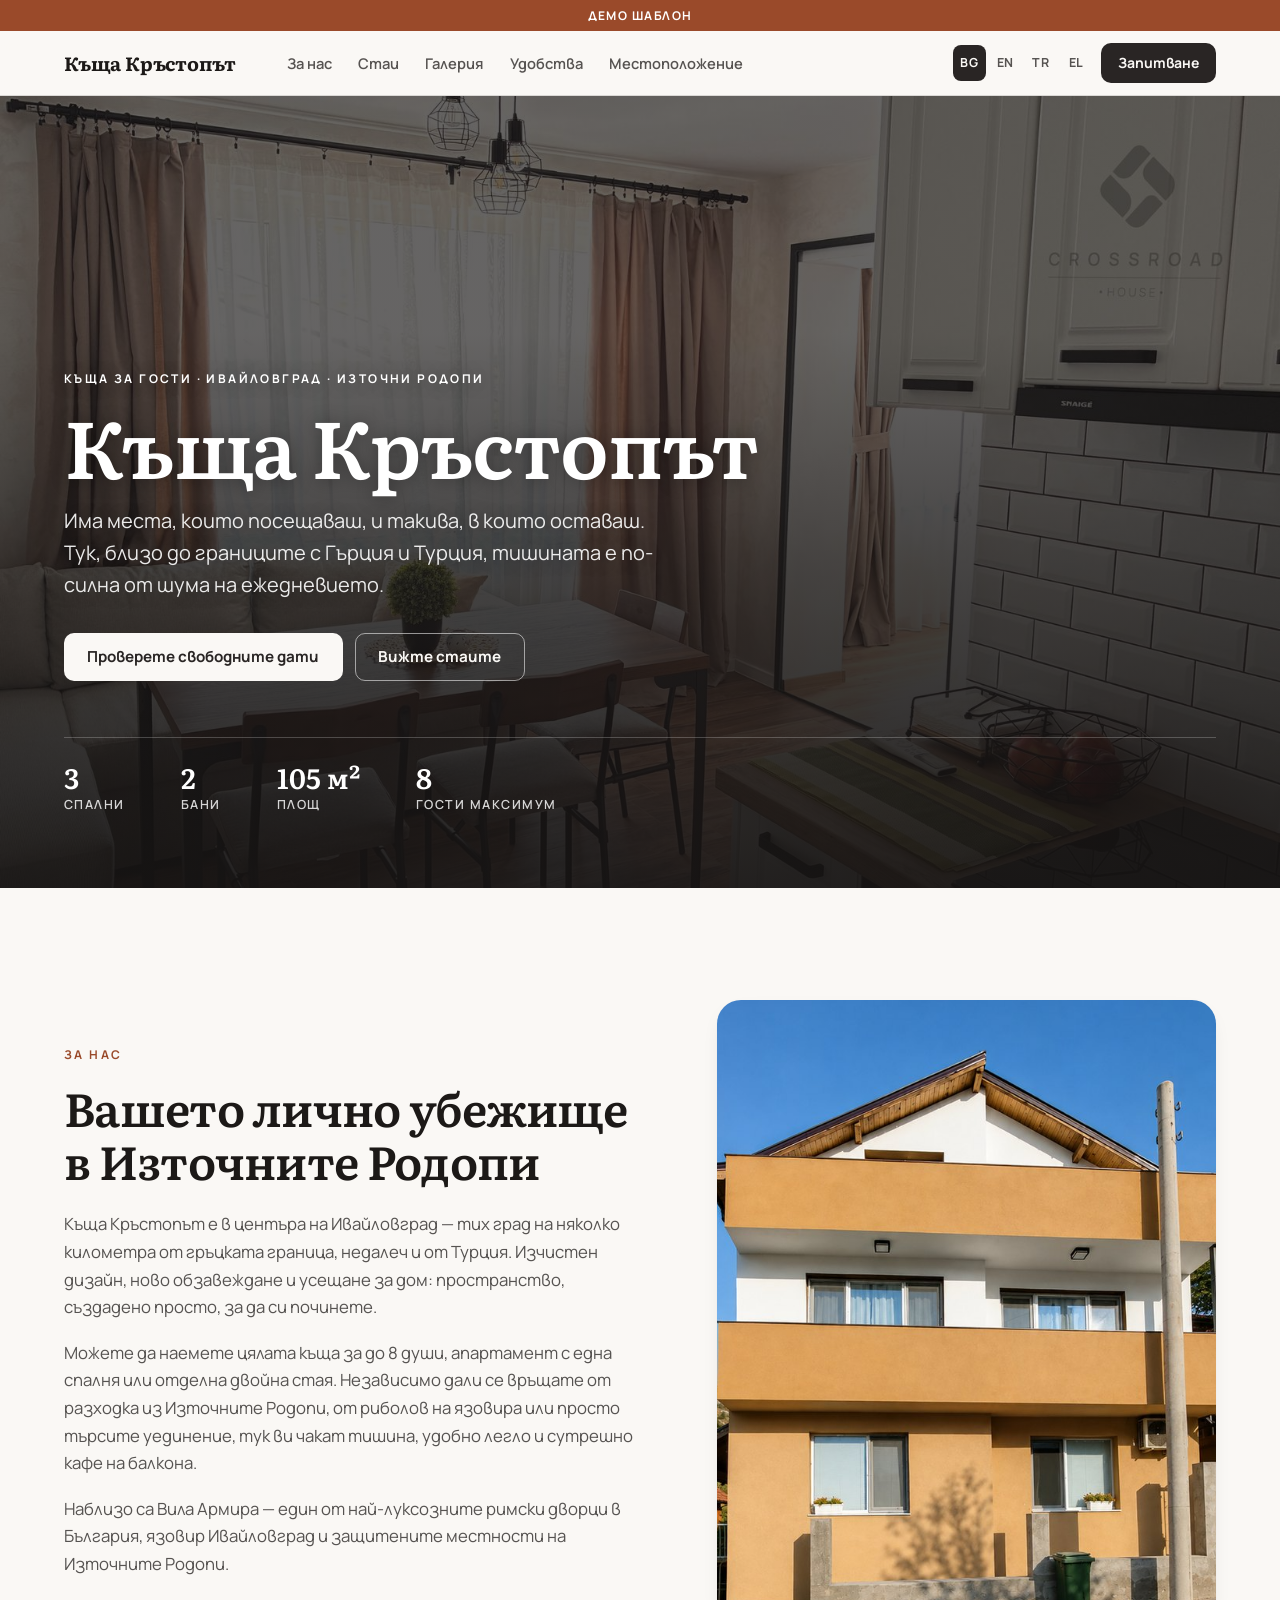
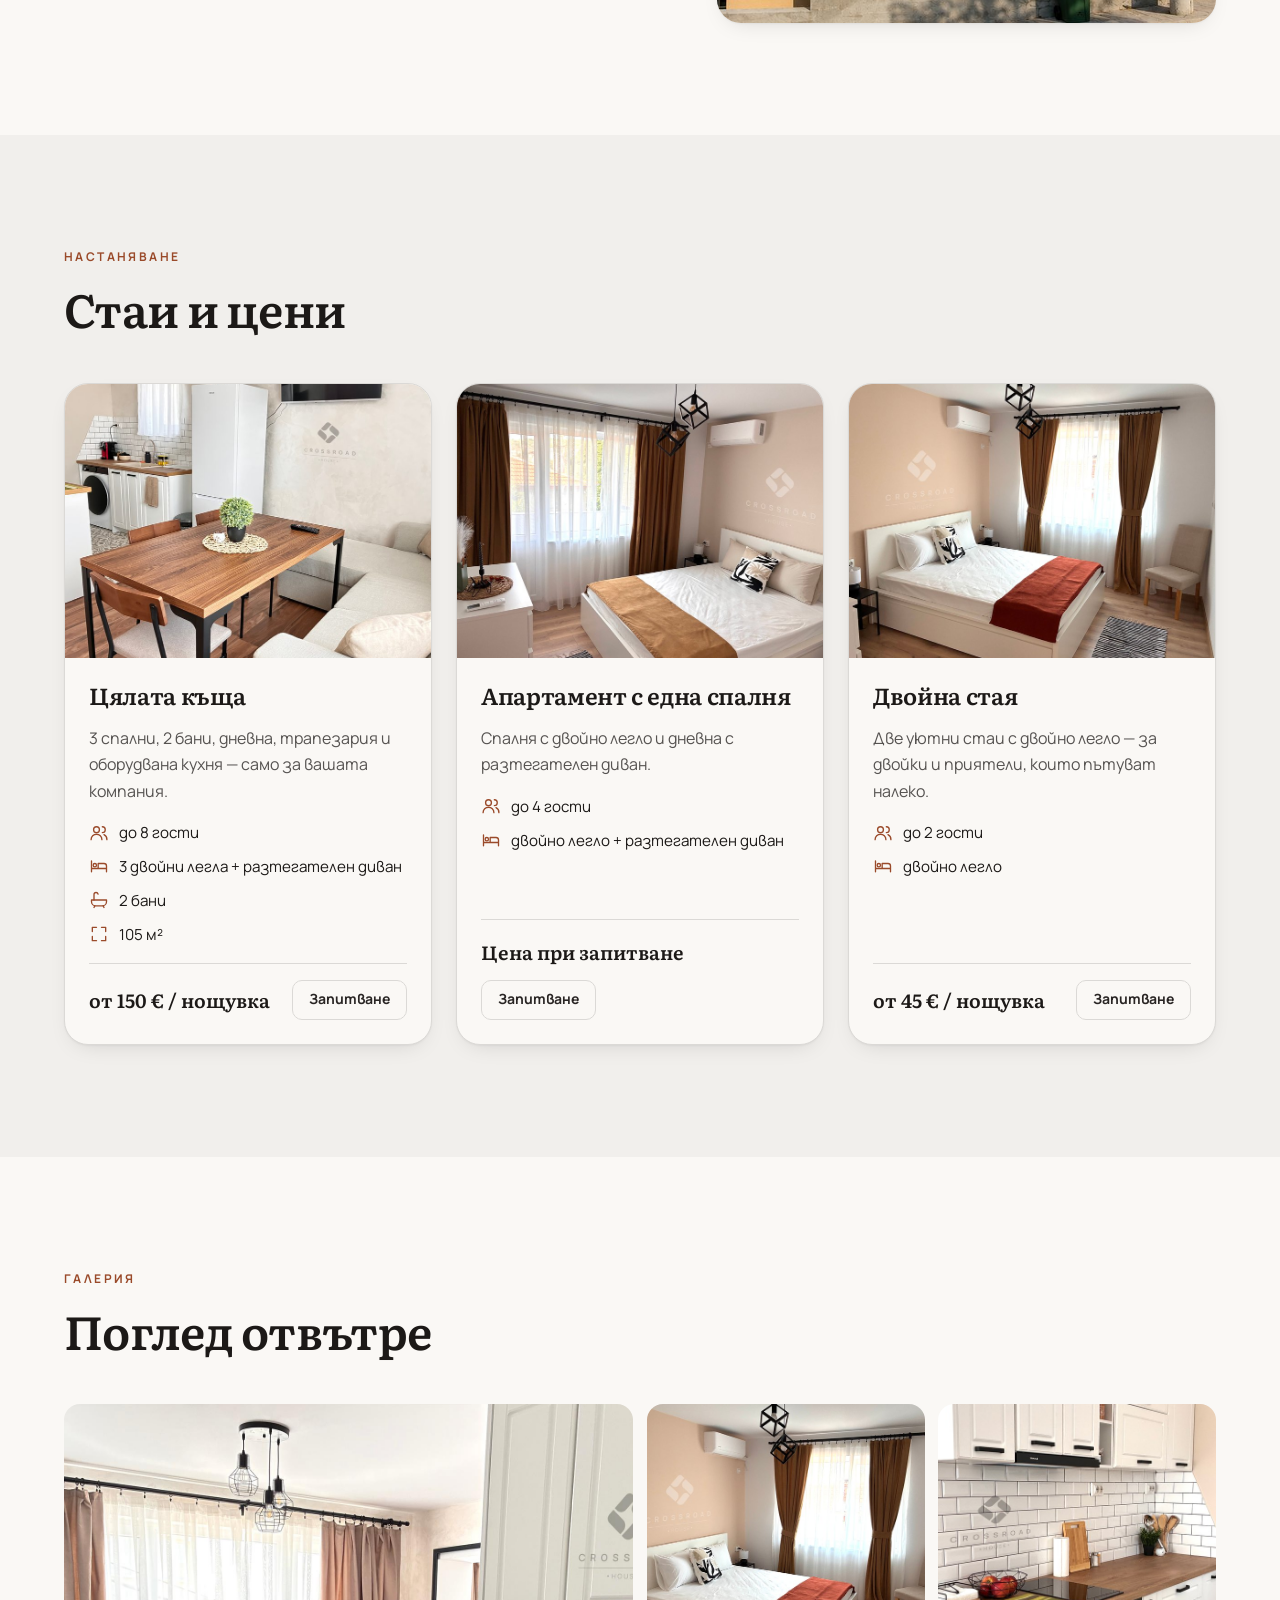
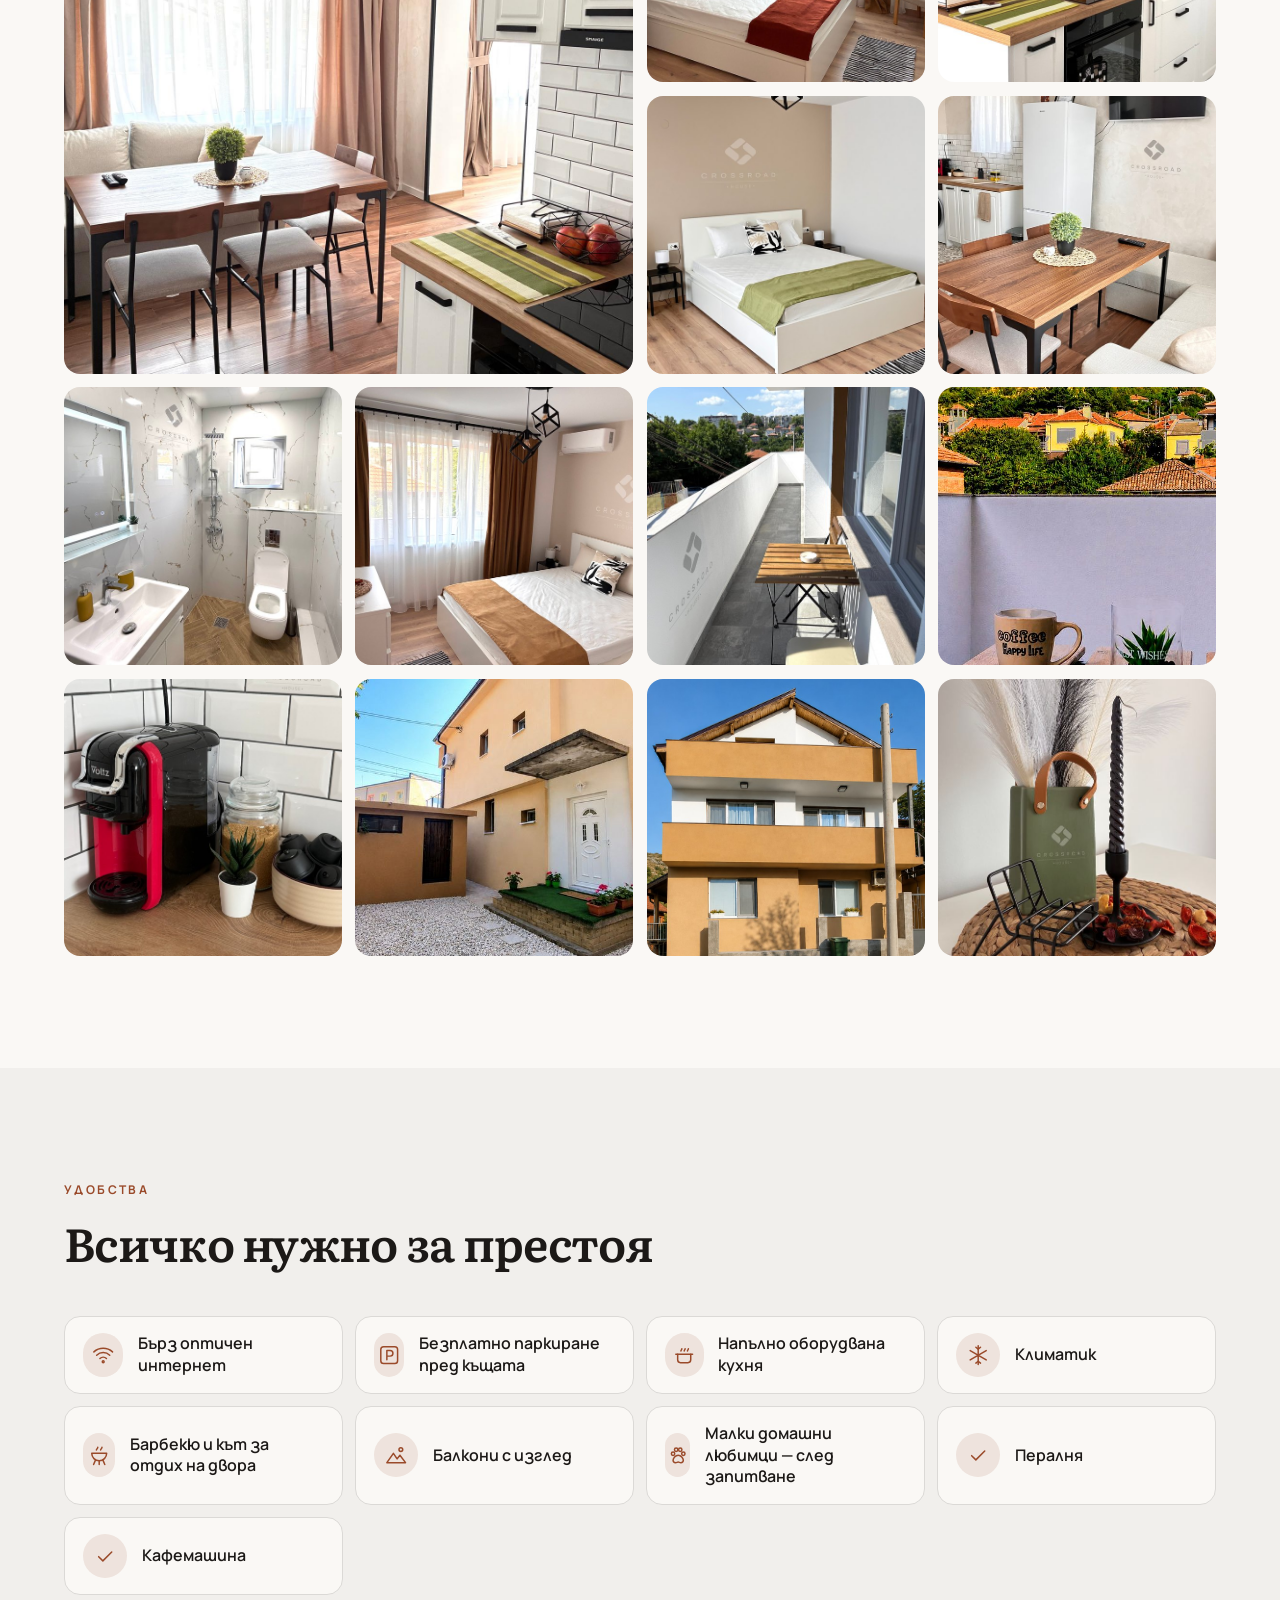
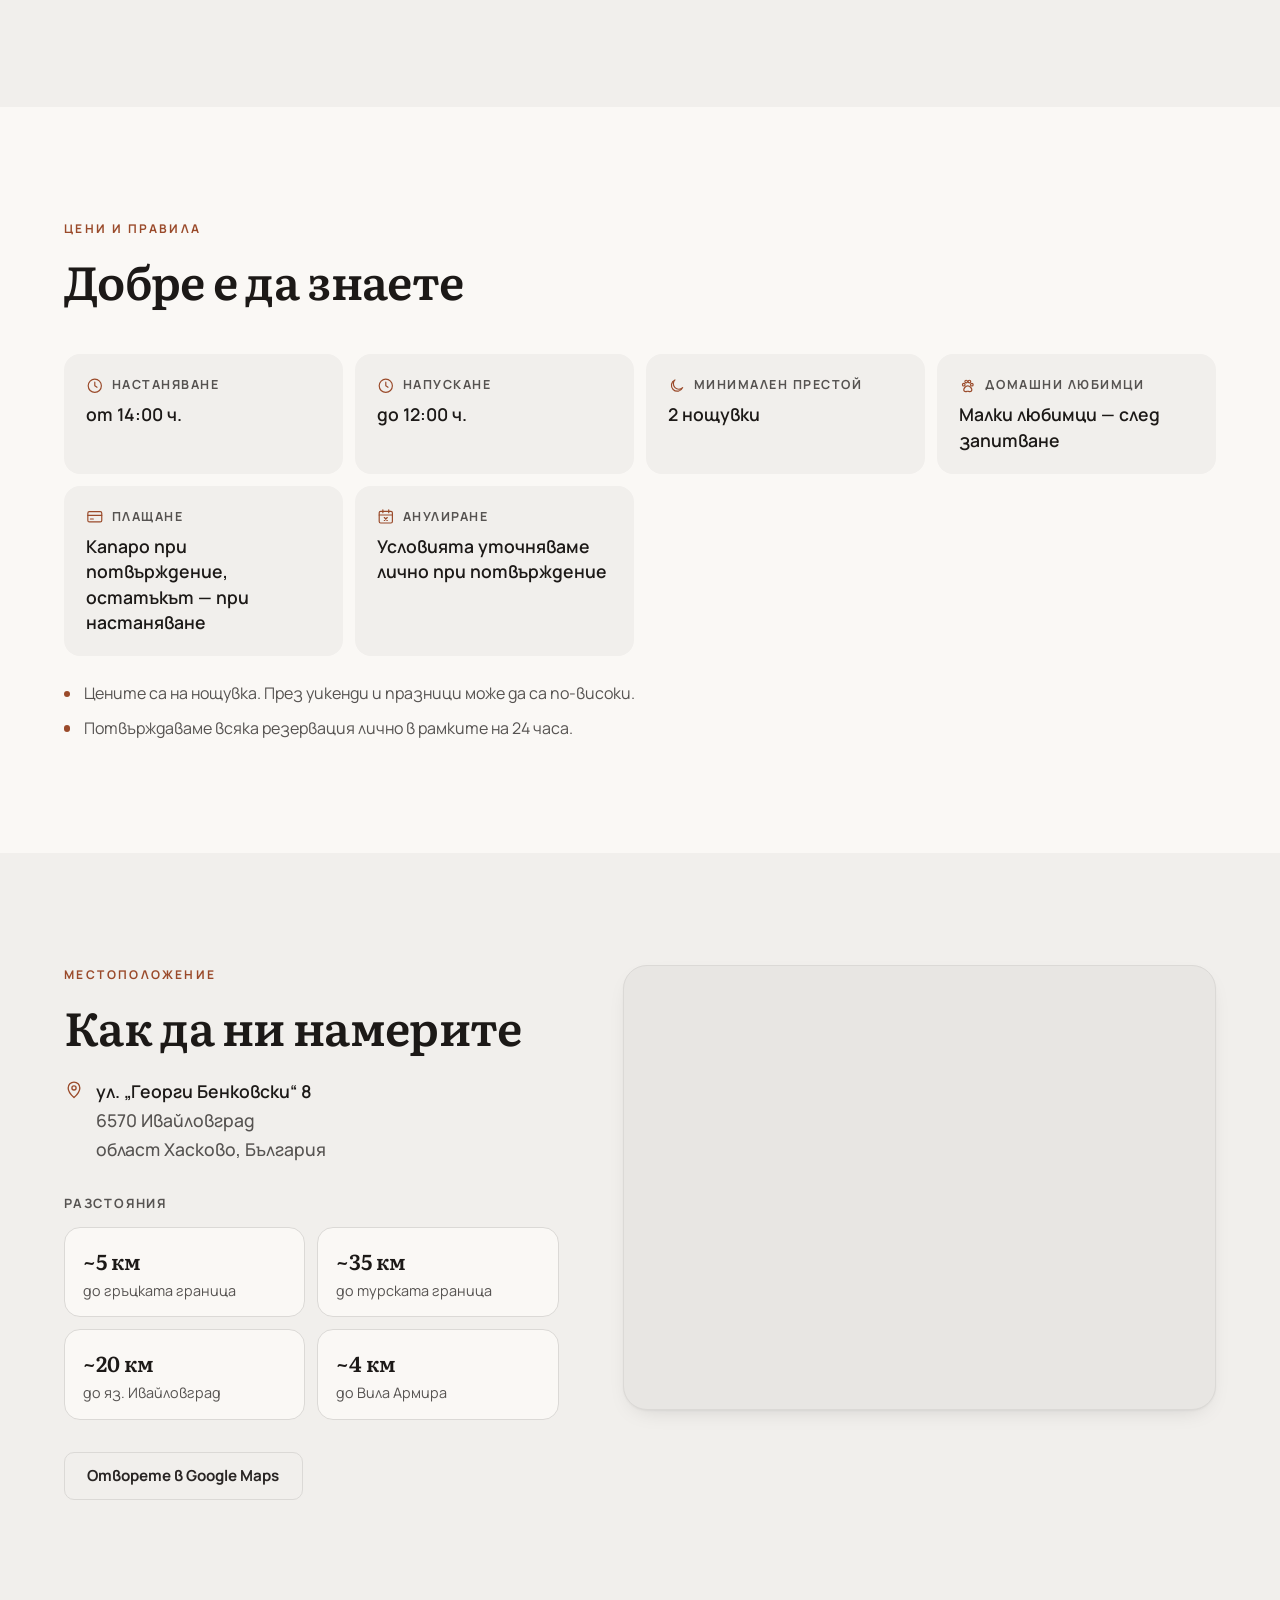
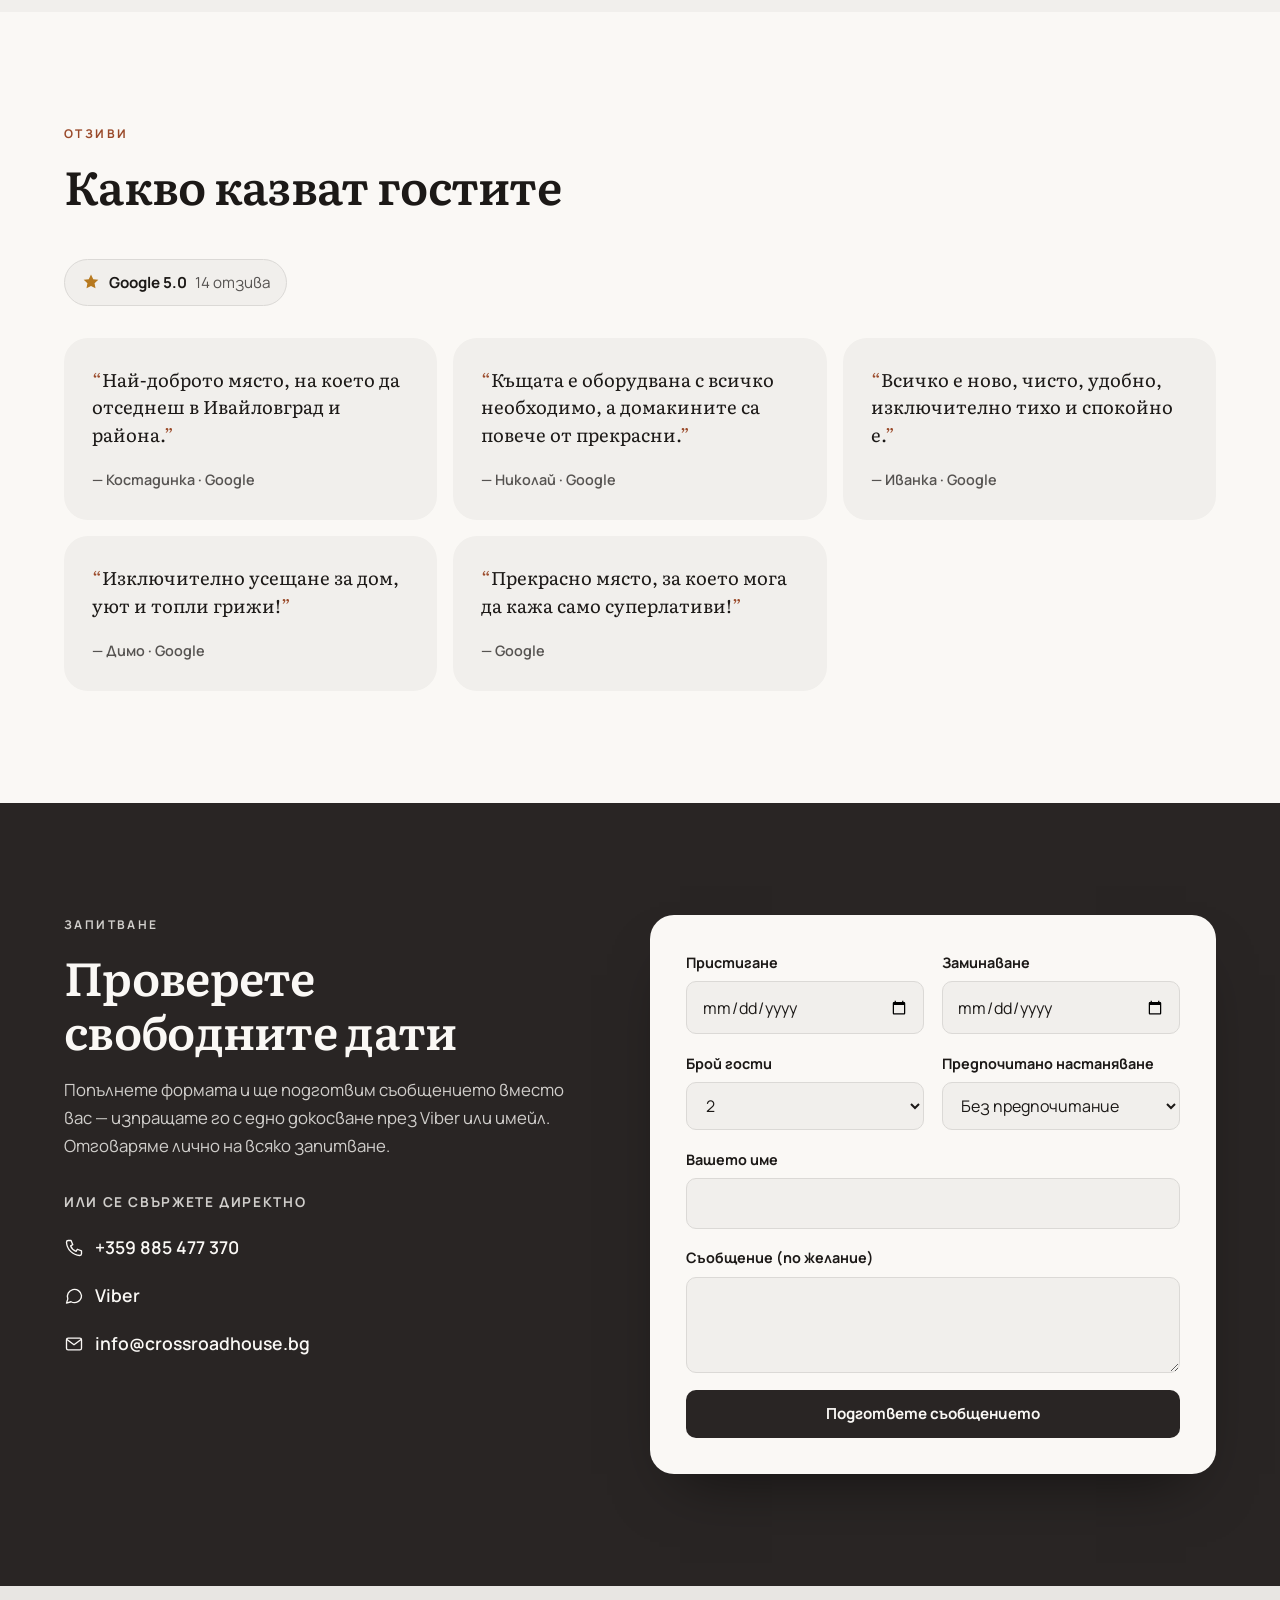
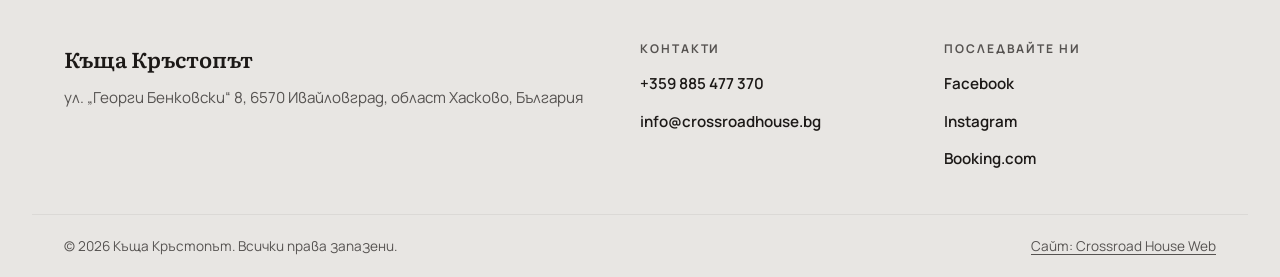
==== demo-crossroad/index.html @ 69c19789 "Publish guesthouse website demo and offer page Co-Authored-By: Claude Opus 5.5 <noreply@anthropic.co" ====
<!doctype html>
<html lang="bg">
<head>
<meta charset="utf-8">
<meta name="viewport" content="width=device-width, initial-scale=1">
<!-- SEO:START  Generated from config.js by tools/bake-seo.mjs. Edit config.js, then re-run the tool. -->
<title>Къща Кръстопът — къща за гости в Ивайловград, Източни Родопи</title>
<meta name="description" content="Цялата къща за до 8 гости, апартамент или двойна стая в центъра на Ивайловград, на 5 км от Гърция. 3 спални, 2 бани, кухня, барбекю, паркинг. Пишете ни директно.">
<meta property="og:type" content="website">
<meta property="og:title" content="Къща Кръстопът — къща за гости в Ивайловград, Източни Родопи">
<meta property="og:description" content="Цялата къща за до 8 гости, апартамент или двойна стая в центъра на Ивайловград, на 5 км от Гърция. 3 спални, 2 бани, кухня, барбекю, паркинг. Пишете ни директно.">
<meta property="og:site_name" content="Къща Кръстопът">
<meta property="og:locale" content="bg_BG">
<meta property="og:image" content="https://veselin9931.github.io/guesthouse-web/demo-crossroad/img/living-room.jpg">
<meta property="og:url" content="https://veselin9931.github.io/guesthouse-web/demo-crossroad/">
<meta name="twitter:card" content="summary_large_image">
<meta name="robots" content="noindex">
<link rel="canonical" href="https://veselin9931.github.io/guesthouse-web/demo-crossroad/">
<link rel="alternate" hreflang="bg" href="https://veselin9931.github.io/guesthouse-web/demo-crossroad/">
<link rel="alternate" hreflang="en" href="https://veselin9931.github.io/guesthouse-web/demo-crossroad/?lang=en">
<link rel="alternate" hreflang="tr" href="https://veselin9931.github.io/guesthouse-web/demo-crossroad/?lang=tr">
<link rel="alternate" hreflang="el" href="https://veselin9931.github.io/guesthouse-web/demo-crossroad/?lang=el">
<link rel="alternate" hreflang="x-default" href="https://veselin9931.github.io/guesthouse-web/demo-crossroad/">
<link rel="preload" as="image" href="img/living-room.jpg" imagesrcset="img/living-room-800.jpg 800w, img/living-room.jpg 1600w" imagesizes="100vw" fetchpriority="high">
<script type="application/ld+json">{"@context":"https://schema.org","@type":"LodgingBusiness","name":"Къща Кръстопът","description":"Цялата къща за до 8 гости, апартамент или двойна стая в центъра на Ивайловград, на 5 км от Гърция. 3 спални, 2 бани, кухня, барбекю, паркинг. Пишете ни директно.","url":"https://veselin9931.github.io/guesthouse-web/demo-crossroad/","image":"https://veselin9931.github.io/guesthouse-web/demo-crossroad/img/living-room.jpg","telephone":"+359885477370","email":"info@crossroadhouse.bg","priceRange":"€45–€150","address":{"@type":"PostalAddress","streetAddress":"ул. „Георги Бенковски“ 8","addressLocality":"Ивайловград","postalCode":"6570","addressRegion":"област Хасково, България","addressCountry":"BG"},"checkinTime":"14:00","checkoutTime":"12:00","sameAs":["https://www.facebook.com/people/%D0%9A%D1%8A%D1%89%D0%B0-%D0%9A%D1%80%D1%8A%D1%81%D1%82%D0%BE%D0%BF%D1%8A%D1%82-Crossroad-House/61590549246241/","https://www.instagram.com/crossroad.house.ivaylovgrad/","https://www.booking.com/hotel/bg/kshcha-krstopt-iztochni-rodopi.bg.html"],"geo":{"@type":"GeoCoordinates","latitude":41.5263092,"longitude":26.1236664}}</script>
<!-- SEO:END -->
<meta name="theme-color" content="#292524">
<meta name="format-detection" content="telephone=no">
<link rel="icon" href="img/favicon.svg" type="image/svg+xml">
<link rel="stylesheet" href="fonts/fonts.css">
<link rel="stylesheet" href="styles.css">
</head>
<body>
<a class="skip-link" href="#main" data-i18n="skipToContent"></a>
<p class="demo-ribbon" id="demo-ribbon" hidden></p>

<header class="site-header" id="site-header">
  <div class="container header-inner">
    <a class="brand" href="#top" id="brand-link"></a>
    <nav class="primary-nav" id="primary-nav" data-i18n-attr="aria-label:navLabel">
      <ul class="nav-list">
        <li><a href="#about" data-i18n="navAbout"></a></li>
        <li><a href="#rooms" data-i18n="navRooms"></a></li>
        <li><a href="#gallery" data-i18n="navGallery"></a></li>
        <li><a href="#amenities" data-i18n="navAmenities"></a></li>
        <li><a href="#location" data-i18n="navLocation"></a></li>
      </ul>
    </nav>
    <div class="header-actions">
      <div class="lang-switch" id="lang-switch" role="group" data-i18n-attr="aria-label:langLabel"></div>
      <div class="lang-compact" id="lang-compact">
        <label class="visually-hidden" for="lang-select" data-i18n="langLabel"></label>
        <select id="lang-select"></select>
      </div>
      <a class="button button--primary button--small header-cta" href="#inquiry" data-i18n="navInquiry"></a>
      <button class="menu-toggle" id="menu-toggle" type="button" aria-expanded="false" aria-controls="primary-nav">
        <span class="visually-hidden" data-i18n="menuLabel"></span>
        <span class="menu-toggle__bars" aria-hidden="true"></span>
      </button>
    </div>
  </div>
</header>

<main id="main" tabindex="-1">
  <noscript>
    <p class="noscript-note">Моля, включете JavaScript, за да видите сайта. / Please enable JavaScript to view this site.</p>
  </noscript>

  <section class="hero" id="top" aria-labelledby="hero-title">
    <div class="hero__media" id="hero-media"></div>
    <div class="container hero__content">
      <p class="eyebrow eyebrow--on-dark" id="hero-eyebrow"></p>
      <h1 class="hero__title" id="hero-title"></h1>
      <p class="hero__lead" id="hero-lead"></p>
      <div class="hero__actions">
        <a class="button button--light" href="#inquiry" data-i18n="heroCta"></a>
        <a class="button button--ghost-light" href="#rooms" data-i18n="heroSecondary"></a>
      </div>
      <ul class="hero__highlights" id="hero-highlights"></ul>
    </div>
  </section>

  <section class="section" id="about" aria-labelledby="about-title">
    <div class="container about">
      <div class="about__text">
        <p class="eyebrow" data-i18n="aboutEyebrow"></p>
        <h2 class="section-title" id="about-title"></h2>
        <div class="prose" id="about-body"></div>
      </div>
      <div class="about__media" id="about-media"></div>
    </div>
  </section>

  <section class="section section--tinted" id="rooms" aria-labelledby="rooms-title">
    <div class="container">
      <div class="section-head">
        <p class="eyebrow" data-i18n="roomsEyebrow"></p>
        <h2 class="section-title" id="rooms-title" data-i18n="roomsTitle"></h2>
      </div>
      <ul class="unit-grid" id="unit-list"></ul>
    </div>
  </section>

  <section class="section" id="gallery" aria-labelledby="gallery-title">
    <div class="container">
      <div class="section-head">
        <p class="eyebrow" data-i18n="galleryEyebrow"></p>
        <h2 class="section-title" id="gallery-title" data-i18n="galleryTitle"></h2>
      </div>
      <ul class="gallery-grid" id="gallery-list"></ul>
    </div>
  </section>

  <section class="section section--tinted" id="amenities" aria-labelledby="amenities-title">
    <div class="container">
      <div class="section-head">
        <p class="eyebrow" data-i18n="amenitiesEyebrow"></p>
        <h2 class="section-title" id="amenities-title" data-i18n="amenitiesTitle"></h2>
      </div>
      <ul class="amenity-grid" id="amenity-list"></ul>
    </div>
  </section>

  <section class="section" id="rules" aria-labelledby="rules-title">
    <div class="container">
      <div class="section-head">
        <p class="eyebrow" data-i18n="rulesEyebrow"></p>
        <h2 class="section-title" id="rules-title" data-i18n="rulesTitle"></h2>
      </div>
      <dl class="rule-grid" id="rule-list"></dl>
      <ul class="rule-notes" id="rule-notes"></ul>
    </div>
  </section>

  <section class="section section--tinted" id="location" aria-labelledby="location-title">
    <div class="container location">
      <div class="location__text">
        <p class="eyebrow" data-i18n="locationEyebrow"></p>
        <h2 class="section-title" id="location-title" data-i18n="locationTitle"></h2>
        <address class="location__address" id="location-address"></address>
        <h3 class="subheading" data-i18n="distancesTitle"></h3>
        <ul class="distance-list" id="distance-list"></ul>
        <a class="button button--outline" id="maps-link" href="#" target="_blank" rel="noopener noreferrer"></a>
      </div>
      <div class="location__map" id="map-frame-holder"></div>
    </div>
  </section>

  <section class="section" id="reviews" aria-labelledby="reviews-title" hidden>
    <div class="container">
      <div class="section-head">
        <p class="eyebrow" data-i18n="reviewsEyebrow"></p>
        <h2 class="section-title" id="reviews-title" data-i18n="reviewsTitle"></h2>
      </div>
      <ul class="badge-list" id="badge-list"></ul>
      <ul class="review-grid" id="review-list"></ul>
    </div>
  </section>

  <section class="section section--dark" id="inquiry" aria-labelledby="inquiry-title">
    <div class="container inquiry">
      <div class="inquiry__intro">
        <p class="eyebrow eyebrow--on-dark" data-i18n="inquiryEyebrow"></p>
        <h2 class="section-title" id="inquiry-title" data-i18n="inquiryTitle"></h2>
        <p class="inquiry__lead" id="inquiry-lead"></p>
        <p class="inquiry__call-label" data-i18n="orCall"></p>
        <ul class="direct-contacts" id="direct-contacts"></ul>
      </div>

      <div class="inquiry__card">
        <form class="inquiry-form" id="inquiry-form" novalidate>
          <div class="form-row">
            <div class="field">
              <label for="field-from" data-i18n="fieldFrom"></label>
              <input id="field-from" name="from" type="date" required aria-describedby="error-from">
              <p class="field-error" id="error-from" hidden></p>
            </div>
            <div class="field">
              <label for="field-to" data-i18n="fieldTo"></label>
              <input id="field-to" name="to" type="date" required aria-describedby="error-to">
              <p class="field-error" id="error-to" hidden></p>
            </div>
          </div>
          <div class="form-row">
            <div class="field">
              <label for="field-guests" data-i18n="fieldGuests"></label>
              <select id="field-guests" name="guests" required aria-describedby="error-guests"></select>
              <p class="field-error" id="error-guests" hidden></p>
            </div>
            <div class="field" id="field-unit-wrapper">
              <label for="field-unit" data-i18n="fieldUnit"></label>
              <select id="field-unit" name="unit"></select>
            </div>
          </div>
          <div class="field">
            <label for="field-name" data-i18n="fieldName"></label>
            <input id="field-name" name="name" type="text" autocomplete="name" maxlength="80" required aria-describedby="error-name">
            <p class="field-error" id="error-name" hidden></p>
          </div>
          <div class="field">
            <label for="field-message" data-i18n="fieldMessage"></label>
            <textarea id="field-message" name="message" rows="3" maxlength="1000"></textarea>
          </div>
          <p class="form-status" id="form-status" role="status" aria-live="polite"></p>
          <button class="button button--primary button--block" type="submit" data-i18n="submit"></button>
        </form>

        <div class="inquiry-result" id="inquiry-result" hidden>
          <h3 class="subheading" id="result-title" tabindex="-1" data-i18n="resultTitle"></h3>
          <p data-i18n="resultIntro"></p>
          <label class="visually-hidden" for="result-message" data-i18n="messagePreviewLabel"></label>
          <textarea class="result-message" id="result-message" rows="7" readonly></textarea>
          <p class="result-note" id="message-language-note" hidden></p>
          <p class="result-note" id="viber-note" hidden></p>
          <div class="send-buttons" id="send-buttons"></div>
          <p class="form-status" id="copy-status" role="status" aria-live="polite"></p>
          <button class="link-button" id="edit-inquiry" type="button" data-i18n="editInquiry"></button>
        </div>
      </div>
    </div>
  </section>
</main>

<footer class="site-footer" id="contact">
  <div class="container footer-inner">
    <div class="footer-brand">
      <p class="footer-name" id="footer-name"></p>
      <p class="footer-address" id="footer-address"></p>
    </div>
    <div>
      <h2 class="footer-heading" data-i18n="footerContacts"></h2>
      <ul class="footer-list" id="footer-contacts"></ul>
    </div>
    <div id="footer-social-block">
      <h2 class="footer-heading" data-i18n="footerFollow"></h2>
      <ul class="footer-list" id="footer-social"></ul>
    </div>
  </div>
  <div class="container footer-bottom">
    <p id="footer-copyright"></p>
    <p id="footer-credit"></p>
  </div>
</footer>

<nav class="mobile-bar" id="mobile-bar" data-i18n-attr="aria-label:quickActionsLabel">
  <a class="button button--outline-dark" id="mobile-call" href="#" data-i18n="callNow"></a>
  <a class="button button--primary" href="#inquiry" data-i18n="navInquiry"></a>
</nav>

<dialog class="lightbox" id="lightbox" data-i18n-attr="aria-label:lightboxLabel">
  <div class="lightbox__toolbar">
    <p class="lightbox__counter" id="lightbox-counter" aria-live="polite"></p>
    <button class="icon-button" id="lightbox-close" type="button" data-i18n-attr="aria-label:lightboxClose"></button>
  </div>
  <figure class="lightbox__figure">
    <img id="lightbox-image" alt="" decoding="async">
    <figcaption id="lightbox-caption"></figcaption>
  </figure>
  <button class="icon-button lightbox__nav lightbox__nav--prev" id="lightbox-prev" type="button" data-i18n-attr="aria-label:lightboxPrev"></button>
  <button class="icon-button lightbox__nav lightbox__nav--next" id="lightbox-next" type="button" data-i18n-attr="aria-label:lightboxNext"></button>
</dialog>

<script src="config.js"></script>
<script src="app.js"></script>
</body>
</html>
---- demo-crossroad/fonts/fonts.css ----
/* Self-hosted Literata and Manrope (SIL Open Font License 1.1, see OFL-*.txt).
   Variable fonts: one file per script covers weights 400-700. unicode-range makes
   browsers download only the scripts a page actually uses. */

@font-face {
  font-family: "Literata";
  font-style: normal;
  font-weight: 400 700;
  font-display: swap;
  src: url("literata-cyrillic.woff2") format("woff2");
  unicode-range: U+0301, U+0400-045F, U+0490-0491, U+04B0-04B1, U+2116;
}

@font-face {
  font-family: "Literata";
  font-style: normal;
  font-weight: 400 700;
  font-display: swap;
  src: url("literata-greek.woff2") format("woff2");
  unicode-range: U+0370-0377, U+037A-037F, U+0384-038A, U+038C, U+038E-03A1, U+03A3-03FF;
}

@font-face {
  font-family: "Literata";
  font-style: normal;
  font-weight: 400 700;
  font-display: swap;
  src: url("literata-latin-ext.woff2") format("woff2");
  unicode-range: U+0100-02BA, U+02BD-02C5, U+02C7-02CC, U+02CE-02D7, U+02DD-02FF, U+0304, U+0308, U+0329, U+1D00-1DBF, U+1E00-1E9F, U+1EF2-1EFF, U+2020, U+20A0-20AB, U+20AD-20C4, U+2113, U+2C60-2C7F, U+A720-A7FF;
}

@font-face {
  font-family: "Literata";
  font-style: normal;
  font-weight: 400 700;
  font-display: swap;
  src: url("literata-latin.woff2") format("woff2");
  unicode-range: U+0000-00FF, U+0131, U+0152-0153, U+02BB-02BC, U+02C6, U+02DA, U+02DC, U+0304, U+0308, U+0329, U+2000-206F, U+20AC, U+2122, U+2191, U+2193, U+2212, U+2215, U+FEFF, U+FFFD;
}

@font-face {
  font-family: "Manrope";
  font-style: normal;
  font-weight: 400 700;
  font-display: swap;
  src: url("manrope-cyrillic.woff2") format("woff2");
  unicode-range: U+0301, U+0400-045F, U+0490-0491, U+04B0-04B1, U+2116;
}

@font-face {
  font-family: "Manrope";
  font-style: normal;
  font-weight: 400 700;
  font-display: swap;
  src: url("manrope-greek.woff2") format("woff2");
  unicode-range: U+0370-0377, U+037A-037F, U+0384-038A, U+038C, U+038E-03A1, U+03A3-03FF;
}

@font-face {
  font-family: "Manrope";
  font-style: normal;
  font-weight: 400 700;
  font-display: swap;
  src: url("manrope-latin-ext.woff2") format("woff2");
  unicode-range: U+0100-02BA, U+02BD-02C5, U+02C7-02CC, U+02CE-02D7, U+02DD-02FF, U+0304, U+0308, U+0329, U+1D00-1DBF, U+1E00-1E9F, U+1EF2-1EFF, U+2020, U+20A0-20AB, U+20AD-20C4, U+2113, U+2C60-2C7F, U+A720-A7FF;
}

@font-face {
  font-family: "Manrope";
  font-style: normal;
  font-weight: 400 700;
  font-display: swap;
  src: url("manrope-latin.woff2") format("woff2");
  unicode-range: U+0000-00FF, U+0131, U+0152-0153, U+02BB-02BC, U+02C6, U+02DA, U+02DC, U+0304, U+0308, U+0329, U+2000-206F, U+20AC, U+2122, U+2191, U+2193, U+2212, U+2215, U+FEFF, U+FFFD;
}
---- demo-crossroad/styles.css ----
/*
 * Guesthouse site template styles. Colors and fonts come from config.js (theme),
 * applied as CSS custom properties; everything else derives from them.
 */

:root {
  --color-primary: #292524;
  --color-accent: #9a4a2a;
  --color-bg: #faf8f5;
  --color-text: #1c1917;
  --font-heading: Georgia, "Times New Roman", serif;
  --font-body: system-ui, -apple-system, "Segoe UI", Roboto, sans-serif;

  --color-surface: color-mix(in srgb, var(--color-text) 4%, var(--color-bg));
  --color-surface-strong: color-mix(in srgb, var(--color-text) 8%, var(--color-bg));
  --color-border: color-mix(in srgb, var(--color-text) 14%, var(--color-bg));
  --color-muted: color-mix(in srgb, var(--color-text) 74%, var(--color-bg));
  --color-on-dark: var(--color-bg);
  --color-on-dark-muted: color-mix(in srgb, var(--color-bg) 80%, var(--color-primary));
  --color-dark-border: color-mix(in srgb, var(--color-bg) 18%, var(--color-primary));
  --color-error: #b42318;
  --color-error-on-dark: #ffb4a8;

  --radius-sm: 0.625rem;
  --radius: 1rem;
  --radius-lg: 1.5rem;
  --shadow-card: 0 1px 2px rgb(0 0 0 / 0.04), 0 8px 24px -12px rgb(0 0 0 / 0.18);
  --container: 72rem;
  --gutter: clamp(1.25rem, 4vw, 2rem);
  --section-space: clamp(4rem, 9vw, 7rem);
  --header-height: 4rem;
  --mobile-bar-height: 4.5rem;
  --transition: 180ms ease;
}

*, *::before, *::after { box-sizing: border-box; }

html {
  -webkit-text-size-adjust: 100%;
  text-size-adjust: 100%;
  scroll-padding-top: calc(var(--header-height) + 1rem);
}

/* Keeps focused fields and anchor targets clear of the fixed quick-action bar on phones. */
@media (max-width: 959.98px) {
  html { scroll-padding-bottom: calc(var(--mobile-bar-height) + 1rem); }
}

@media (prefers-reduced-motion: no-preference) {
  html { scroll-behavior: smooth; }
}

html.has-modal { overflow: hidden; }

body {
  margin: 0;
  background: var(--color-bg);
  color: var(--color-text);
  font-family: var(--font-body);
  font-size: 1rem;
  line-height: 1.65;
  -webkit-font-smoothing: antialiased;
  -moz-osx-font-smoothing: grayscale;
}

body.has-mobile-bar { padding-bottom: var(--mobile-bar-height); }

img { display: block; max-width: 100%; height: auto; }
svg { flex-shrink: 0; }

h1, h2, h3 {
  font-family: var(--font-heading);
  font-weight: 600;
  line-height: 1.15;
  letter-spacing: -0.015em;
  margin: 0;
  text-wrap: balance;
}

p { margin: 0; }
ul, dl, dd { margin: 0; padding: 0; }
ul { list-style: none; }

a { color: inherit; text-underline-offset: 0.2em; }

:focus-visible {
  outline: 3px solid var(--color-accent);
  outline-offset: 3px;
  border-radius: 4px;
}

.section--dark :focus-visible,
.hero :focus-visible,
.lightbox :focus-visible { outline-color: var(--color-on-dark); }

[hidden] { display: none !important; }

.visually-hidden {
  position: absolute !important;
  width: 1px; height: 1px;
  padding: 0; margin: -1px;
  overflow: hidden; clip: rect(0 0 0 0);
  white-space: nowrap; border: 0;
}

.skip-link {
  position: absolute;
  left: 1rem; top: -4rem;
  z-index: 100;
  padding: 0.75rem 1rem;
  background: var(--color-primary);
  color: var(--color-on-dark);
  border-radius: var(--radius-sm);
  font-weight: 600;
}
.skip-link:focus { top: 1rem; }

#main:focus { outline: none; }

.noscript-note {
  margin: 2rem auto;
  max-width: 40rem;
  padding: 1rem 1.25rem;
  background: var(--color-surface-strong);
  border-radius: var(--radius);
  text-align: center;
}

.container {
  width: 100%;
  max-width: calc(var(--container) + 2 * var(--gutter));
  margin-inline: auto;
  padding-inline: var(--gutter);
}

.icon {
  width: 1.25rem; height: 1.25rem;
  fill: none;
  stroke: currentColor;
  stroke-width: 1.6;
  stroke-linecap: round;
  stroke-linejoin: round;
}
.icon--star { fill: currentColor; stroke: none; color: #b7791f; }

/* ---------- buttons ---------- */

.button {
  display: inline-flex;
  align-items: center;
  justify-content: center;
  gap: 0.5rem;
  min-height: 3rem;
  padding: 0.75rem 1.4rem;
  border: 1.5px solid transparent;
  border-radius: var(--radius-sm);
  font: inherit;
  font-weight: 700;
  font-size: 0.95rem;
  line-height: 1.2;
  text-align: center;
  text-decoration: none;
  cursor: pointer;
  transition: background-color var(--transition), color var(--transition), border-color var(--transition), transform var(--transition);
}
.button:active { transform: translateY(1px); }
.button--small { min-height: 2.5rem; padding: 0.5rem 1rem; font-size: 0.875rem; }
.button--block { width: 100%; }

.button--primary { background: var(--color-primary); color: var(--color-on-dark); }
.button--primary:hover { background: color-mix(in srgb, var(--color-primary) 86%, var(--color-text)); }

.button--light { background: var(--color-bg); color: var(--color-primary); }
.button--light:hover { background: var(--color-surface-strong); }

.button--ghost-light { color: var(--color-on-dark); border-color: rgb(255 255 255 / 0.55); }
.button--ghost-light:hover { background: rgb(255 255 255 / 0.12); border-color: var(--color-on-dark); }

.button--outline { color: var(--color-primary); border-color: var(--color-border); background: transparent; }
.button--outline:hover { border-color: var(--color-primary); }

.button--outline-dark { color: var(--color-primary); border-color: var(--color-primary); background: var(--color-bg); }

.button--send {
  justify-content: flex-start;
  width: 100%;
  background: var(--color-surface);
  color: var(--color-text);
  border-color: var(--color-border);
}
.button--send:hover { border-color: var(--color-primary); background: var(--color-bg); }

.link-button {
  margin-top: 1rem;
  padding: 0.25rem 0;
  border: 0;
  background: none;
  color: var(--color-muted);
  font: inherit;
  font-size: 0.9rem;
  text-decoration: underline;
  text-underline-offset: 0.2em;
  cursor: pointer;
}

.icon-button {
  display: inline-grid;
  place-items: center;
  width: 3rem; height: 3rem;
  border: 0;
  border-radius: 999px;
  background: rgb(255 255 255 / 0.12);
  color: #fff;
  cursor: pointer;
  transition: background-color var(--transition);
}
.icon-button:hover { background: rgb(255 255 255 / 0.24); }
.icon-button .icon { width: 1.5rem; height: 1.5rem; }

/* ---------- demo ribbon ---------- */

.demo-ribbon {
  padding: 0.35rem var(--gutter);
  background: var(--color-accent);
  color: #fff;
  font-size: 0.75rem;
  font-weight: 700;
  letter-spacing: 0.12em;
  text-transform: uppercase;
  text-align: center;
}

/* ---------- header ---------- */

.site-header {
  position: sticky;
  top: 0;
  z-index: 40;
  background: color-mix(in srgb, var(--color-bg) 92%, transparent);
  backdrop-filter: saturate(1.4) blur(10px);
  -webkit-backdrop-filter: saturate(1.4) blur(10px);
  border-bottom: 1px solid var(--color-border);
}

.header-inner {
  display: flex;
  align-items: center;
  gap: 1rem;
  min-height: var(--header-height);
}

.brand {
  min-width: 0;
  overflow-wrap: anywhere;
  font-family: var(--font-heading);
  font-size: 1.05rem;
  font-weight: 700;
  line-height: 1.1;
  letter-spacing: -0.01em;
  text-decoration: none;
}
@media (min-width: 600px) {
  .brand { font-size: 1.2rem; white-space: nowrap; }
}

.header-actions {
  display: flex;
  align-items: center;
  gap: 0.5rem;
  margin-left: auto;
}

.lang-switch { display: flex; gap: 0.125rem; }
.lang-switch a {
  display: inline-grid;
  place-items: center;
  min-width: 2.1rem;
  min-height: 2.25rem;
  padding: 0 0.35rem;
  border-radius: 0.5rem;
  color: var(--color-muted);
  font-size: 0.78rem;
  font-weight: 700;
  letter-spacing: 0.04em;
  text-decoration: none;
}
.lang-switch a:hover { color: var(--color-text); background: var(--color-surface-strong); }
.lang-switch a[aria-current="true"] { color: var(--color-bg); background: var(--color-primary); }

.lang-compact { display: none; }
.lang-compact select {
  min-height: 2.5rem;
  padding: 0.35rem 0.5rem;
  border: 1px solid var(--color-border);
  border-radius: 0.5rem;
  background: var(--color-bg);
  color: var(--color-text);
  font: inherit;
  font-size: 0.85rem;
  font-weight: 700;
}

/* Below 400px the four language links no longer fit next to the name and menu button. */
@media (max-width: 399.98px) {
  .lang-switch { display: none; }
  .lang-compact { display: block; }
  .header-inner { gap: 0.6rem; }
}

.header-cta { display: none; }

.menu-toggle {
  display: inline-grid;
  place-items: center;
  width: 2.75rem; height: 2.75rem;
  border: 1px solid var(--color-border);
  border-radius: var(--radius-sm);
  background: transparent;
  color: var(--color-text);
  cursor: pointer;
}
.menu-toggle__bars,
.menu-toggle__bars::before,
.menu-toggle__bars::after {
  display: block;
  width: 1.15rem; height: 2px;
  background: currentColor;
  border-radius: 2px;
  transition: transform var(--transition), opacity var(--transition);
}
.menu-toggle__bars { position: relative; }
.menu-toggle__bars::before,
.menu-toggle__bars::after { content: ""; position: absolute; left: 0; }
.menu-toggle__bars::before { top: -6px; }
.menu-toggle__bars::after { top: 6px; }
.is-menu-open .menu-toggle__bars { background: transparent; }
.is-menu-open .menu-toggle__bars::before { transform: translateY(6px) rotate(45deg); }
.is-menu-open .menu-toggle__bars::after { transform: translateY(-6px) rotate(-45deg); }

.primary-nav {
  display: none;
  position: absolute;
  top: 100%; left: 0; right: 0;
  background: var(--color-bg);
  border-bottom: 1px solid var(--color-border);
  box-shadow: 0 16px 24px -16px rgb(0 0 0 / 0.25);
}
.is-menu-open .primary-nav { display: block; }

.nav-list { padding: 0.5rem var(--gutter) 1rem; }
.nav-list a {
  display: block;
  padding: 0.85rem 0;
  border-bottom: 1px solid var(--color-border);
  font-weight: 600;
  text-decoration: none;
}
.nav-list li:last-child a { border-bottom: 0; }

@media (min-width: 960px) {
  .menu-toggle { display: none; }
  .header-cta { display: inline-flex; }
  .primary-nav {
    display: block;
    position: static;
    background: none;
    border: 0;
    box-shadow: none;
    margin-left: 1.5rem;
  }
  .nav-list { display: flex; gap: 0.25rem; padding: 0; }
  .nav-list a {
    padding: 0.5rem 0.7rem;
    border: 0;
    border-radius: 0.5rem;
    color: var(--color-muted);
    font-size: 0.92rem;
  }
  .nav-list a:hover { color: var(--color-text); background: var(--color-surface-strong); }
}

/* ---------- typography blocks ---------- */

.eyebrow {
  margin-bottom: 0.9rem;
  color: var(--color-accent);
  font-family: var(--font-body);
  font-size: 0.75rem;
  font-weight: 700;
  letter-spacing: 0.2em;
  text-transform: uppercase;
}
.eyebrow--on-dark { color: var(--color-on-dark-muted); }

.section-title { font-size: clamp(1.9rem, 4.4vw, 2.9rem); }

.subheading {
  font-family: var(--font-body);
  font-size: 0.8rem;
  font-weight: 700;
  letter-spacing: 0.14em;
  text-transform: uppercase;
  color: var(--color-muted);
}

.section-head { max-width: 40rem; margin-bottom: clamp(2rem, 5vw, 3rem); }

.prose { display: grid; gap: 1.1rem; margin-top: 1.5rem; color: var(--color-muted); font-size: 1.05rem; }

/* ---------- sections ---------- */

.section { padding-block: var(--section-space); }
.section--tinted { background: var(--color-surface); }
.section--dark { background: var(--color-primary); color: var(--color-on-dark); }

/* ---------- hero ---------- */

.hero {
  position: relative;
  display: flex;
  align-items: flex-end;
  min-height: max(34rem, min(88svh, 52rem));
  padding-block: 7rem clamp(2.5rem, 6vw, 4.5rem);
  background: var(--color-primary);
  color: #fff;
  overflow: hidden;
  isolation: isolate;
}

.hero__media { position: absolute; inset: 0; z-index: -2; }
.hero__image { width: 100%; height: 100%; object-fit: cover; }

.hero::after {
  content: "";
  position: absolute;
  inset: 0;
  z-index: -1;
  /*
   * Scrim never below 66% of a near-black tint of the primary colour: white text then keeps
   * at least 4.5:1 contrast even on a pure-white photo (needs >= ~59%), whatever the theme.
   */
  --hero-scrim: color-mix(in srgb, var(--color-primary) 55%, #000);
  background:
    linear-gradient(to top,
      color-mix(in srgb, var(--hero-scrim) 94%, transparent) 0%,
      color-mix(in srgb, var(--hero-scrim) 80%, transparent) 40%,
      color-mix(in srgb, var(--hero-scrim) 66%, transparent) 70%,
      color-mix(in srgb, var(--hero-scrim) 66%, transparent) 100%);
}

.hero .eyebrow { color: #fff; }
.hero__title, .hero__lead, .hero .eyebrow { text-shadow: 0 1px 18px rgb(0 0 0 / 0.35); }

.hero__content { position: relative; }
.hero__title {
  max-width: 16ch;
  font-size: clamp(2.6rem, 8vw, 5rem);
  font-weight: 600;
  line-height: 1.02;
}
.hero__lead {
  max-width: 38rem;
  margin-top: 1.25rem;
  color: rgb(255 255 255 / 0.9);
  font-size: clamp(1.05rem, 2.2vw, 1.25rem);
  line-height: 1.6;
}
.hero__actions { display: flex; flex-wrap: wrap; gap: 0.75rem; margin-top: 2rem; }

.hero__highlights {
  display: grid;
  grid-template-columns: repeat(2, minmax(0, 1fr));
  gap: 1.25rem 2rem;
  margin-top: clamp(2.5rem, 6vw, 3.5rem);
  padding-top: 1.5rem;
  border-top: 1px solid rgb(255 255 255 / 0.22);
}
.hero__highlights:empty { display: none; }
.hero__highlights li { display: grid; gap: 0.15rem; }
.hero__highlights strong { font-family: var(--font-heading); font-size: 1.75rem; font-weight: 600; line-height: 1.1; }
.hero__highlights span { color: rgb(255 255 255 / 0.82); font-size: 0.78rem; font-weight: 600; letter-spacing: 0.12em; text-transform: uppercase; }

@media (min-width: 720px) {
  .hero__highlights { grid-template-columns: repeat(4, minmax(0, max-content)); gap: 1rem 3.5rem; }
}

/* ---------- about ---------- */

.about { display: grid; gap: 2.5rem; align-items: center; }
.about__media img {
  width: 100%;
  aspect-ratio: 4 / 5;
  object-fit: cover;
  border-radius: var(--radius-lg);
  box-shadow: var(--shadow-card);
}
@media (min-width: 900px) {
  .about { grid-template-columns: 1.15fr 1fr; gap: 5rem; }
}

/* ---------- units ---------- */

.unit-grid { display: grid; gap: 1.5rem; }
@media (min-width: 700px) { .unit-grid { grid-template-columns: repeat(2, minmax(0, 1fr)); } }
@media (min-width: 1100px) { .unit-grid { grid-template-columns: repeat(3, minmax(0, 1fr)); } }

.unit-card {
  display: flex;
  flex-direction: column;
  background: var(--color-bg);
  border: 1px solid var(--color-border);
  border-radius: var(--radius-lg);
  overflow: hidden;
  box-shadow: var(--shadow-card);
}
.unit-card__media img { width: 100%; aspect-ratio: 4 / 3; object-fit: cover; }
.unit-card__body { display: flex; flex-direction: column; flex: 1; gap: 1rem; padding: 1.5rem; }
.unit-card__title { font-size: 1.45rem; }
.unit-card__text { color: var(--color-muted); }
.unit-card__facts { display: grid; gap: 0.55rem; font-size: 0.95rem; }
.unit-card__facts li { display: flex; align-items: flex-start; gap: 0.6rem; }
.unit-card__facts .icon { color: var(--color-accent); margin-top: 0.15rem; }
.unit-card__footer {
  display: flex;
  flex-wrap: wrap;
  align-items: center;
  justify-content: space-between;
  gap: 0.75rem;
  margin-top: auto;
  padding-top: 1rem;
  border-top: 1px solid var(--color-border);
}
.unit-card__price { font-family: var(--font-heading); font-size: 1.2rem; font-weight: 600; }

/* ---------- gallery ---------- */

.gallery-grid {
  display: grid;
  grid-template-columns: repeat(2, minmax(0, 1fr));
  gap: 0.6rem;
}
@media (min-width: 720px) {
  .gallery-grid { grid-template-columns: repeat(3, minmax(0, 1fr)); gap: 0.85rem; }
}
@media (min-width: 1000px) {
  .gallery-grid { grid-template-columns: repeat(4, minmax(0, 1fr)); }
  .gallery-grid li:first-child { grid-column: span 2; grid-row: span 2; }
}

.gallery-item {
  display: block;
  width: 100%;
  height: 100%;
  padding: 0;
  border: 0;
  border-radius: var(--radius);
  overflow: hidden;
  background: var(--color-surface-strong);
  cursor: zoom-in;
}
.gallery-item img {
  width: 100%;
  height: 100%;
  aspect-ratio: 1 / 1;
  object-fit: cover;
  transition: transform 500ms ease;
}
.gallery-item:hover img { transform: scale(1.04); }

/* ---------- lightbox ---------- */

.lightbox {
  width: 100vw;
  max-width: 100vw;
  height: 100dvh;
  max-height: 100dvh;
  margin: 0;
  padding: 0;
  border: 0;
  background: rgb(12 10 9 / 0.96);
  color: #fff;
}
.lightbox[open] { display: grid; grid-template-rows: auto 1fr; }

.lightbox__toolbar {
  display: flex;
  align-items: center;
  justify-content: space-between;
  padding: 0.75rem 1rem;
}
.lightbox__counter { font-size: 0.9rem; font-weight: 600; letter-spacing: 0.08em; }

.lightbox__figure {
  display: grid;
  place-items: center;
  align-content: center;
  gap: 0.75rem;
  min-height: 0;
  margin: 0;
  padding: 0 1rem 1.5rem;
}
.lightbox__figure img {
  max-width: min(100%, 1600px);
  max-height: calc(100dvh - 9rem);
  width: auto;
  height: auto;
  object-fit: contain;
  border-radius: var(--radius-sm);
  touch-action: pan-y;
  user-select: none;
}
.lightbox__figure figcaption {
  max-width: 40rem;
  color: rgb(255 255 255 / 0.85);
  font-size: 0.92rem;
  text-align: center;
}

.lightbox__nav { position: absolute; top: 50%; transform: translateY(-50%); }
.lightbox__nav--prev { left: 0.75rem; }
.lightbox__nav--next { right: 0.75rem; }

/* ---------- amenities ---------- */

.amenity-grid { display: grid; grid-template-columns: repeat(auto-fill, minmax(min(100%, 14rem), 1fr)); gap: 0.75rem; }
.amenity {
  display: flex;
  align-items: center;
  gap: 0.9rem;
  padding: 1rem 1.15rem;
  background: var(--color-bg);
  border: 1px solid var(--color-border);
  border-radius: var(--radius);
}
.amenity__icon {
  display: inline-grid;
  place-items: center;
  width: 2.75rem; height: 2.75rem;
  border-radius: 999px;
  background: color-mix(in srgb, var(--color-accent) 12%, var(--color-bg));
  color: var(--color-accent);
}
.amenity__icon .icon { width: 1.4rem; height: 1.4rem; }
.amenity__label { font-weight: 600; line-height: 1.35; }

/* ---------- rules ---------- */

.rule-grid { display: grid; grid-template-columns: repeat(auto-fill, minmax(min(100%, 15rem), 1fr)); gap: 0.75rem; }
.rule { padding: 1.3rem 1.4rem; background: var(--color-surface); border-radius: var(--radius); }
.rule dt {
  display: flex;
  align-items: center;
  gap: 0.5rem;
  margin-bottom: 0.4rem;
  color: var(--color-muted);
  font-size: 0.78rem;
  font-weight: 700;
  letter-spacing: 0.12em;
  text-transform: uppercase;
}
.rule dt .icon { color: var(--color-accent); width: 1.1rem; height: 1.1rem; }
.rule dd { font-size: 1.1rem; font-weight: 600; line-height: 1.45; }

.rule-notes { display: grid; gap: 0.5rem; margin-top: 1.5rem; color: var(--color-muted); }
.rule-notes li { position: relative; padding-left: 1.25rem; }
.rule-notes li::before {
  content: "";
  position: absolute;
  left: 0; top: 0.65em;
  width: 0.4rem; height: 0.4rem;
  border-radius: 999px;
  background: var(--color-accent);
}

/* ---------- location ---------- */

.location { display: grid; gap: 2.5rem; align-items: start; }
@media (min-width: 900px) { .location { grid-template-columns: 1fr 1.2fr; gap: 4rem; } }

.location__address {
  display: flex;
  gap: 0.75rem;
  margin: 1.5rem 0 2rem;
  font-style: normal;
  font-size: 1.1rem;
  font-weight: 600;
}
.location__address .icon { color: var(--color-accent); margin-top: 0.2rem; }
.address-line { display: block; }
.address-line + .address-line { color: var(--color-muted); font-weight: 500; }

.distance-list { display: grid; grid-template-columns: repeat(2, minmax(0, 1fr)); gap: 0.75rem; margin: 1rem 0 2rem; }
.distance-list li {
  display: grid;
  gap: 0.1rem;
  padding: 1rem 1.1rem;
  background: var(--color-bg);
  border: 1px solid var(--color-border);
  border-radius: var(--radius);
}
.distance-list strong { font-family: var(--font-heading); font-size: 1.35rem; font-weight: 600; }
.distance-list span { color: var(--color-muted); font-size: 0.9rem; line-height: 1.35; }

.location__map {
  aspect-ratio: 4 / 3;
  border-radius: var(--radius-lg);
  overflow: hidden;
  border: 1px solid var(--color-border);
  background: var(--color-surface-strong);
  box-shadow: var(--shadow-card);
}
.location__map iframe { display: block; width: 100%; height: 100%; border: 0; }

/* ---------- reviews ---------- */

.badge-list { display: flex; flex-wrap: wrap; gap: 0.75rem; margin-bottom: 2rem; }
.badge {
  display: inline-flex;
  align-items: center;
  gap: 0.5rem;
  padding: 0.6rem 1rem;
  border: 1px solid var(--color-border);
  border-radius: 999px;
  background: var(--color-surface);
  font-size: 0.95rem;
  text-decoration: none;
}
.badge span { color: var(--color-muted); }
a.badge:hover { border-color: var(--color-primary); }

.review-grid { display: grid; gap: 1rem; }
@media (min-width: 720px) { .review-grid { grid-template-columns: repeat(2, minmax(0, 1fr)); } }
@media (min-width: 1100px) { .review-grid { grid-template-columns: repeat(3, minmax(0, 1fr)); } }

.review figure {
  display: flex;
  flex-direction: column;
  justify-content: space-between;
  gap: 1.25rem;
  height: 100%;
  margin: 0;
  padding: 1.75rem;
  background: var(--color-surface);
  border-radius: var(--radius-lg);
}
.review blockquote { margin: 0; font-family: var(--font-heading); font-size: 1.15rem; line-height: 1.5; }
.review blockquote p::before { content: "\201C"; color: var(--color-accent); }
.review blockquote p::after { content: "\201D"; color: var(--color-accent); }
.review figcaption { color: var(--color-muted); font-size: 0.9rem; font-weight: 600; }

/* ---------- inquiry ---------- */

.inquiry { display: grid; gap: 2.5rem; align-items: start; }
@media (min-width: 960px) { .inquiry { grid-template-columns: 1fr 1.1fr; gap: 4.5rem; } }

.inquiry__lead { margin-top: 1.25rem; color: var(--color-on-dark-muted); font-size: 1.05rem; max-width: 34rem; }
.inquiry__call-label { margin-top: 2rem; color: var(--color-on-dark-muted); font-size: 0.85rem; font-weight: 700; letter-spacing: 0.12em; text-transform: uppercase; }

.direct-contacts { display: grid; gap: 0.25rem; margin-top: 0.75rem; }
.direct-contacts a {
  display: inline-flex;
  align-items: center;
  gap: 0.7rem;
  min-height: 2.75rem;
  font-size: 1.1rem;
  font-weight: 600;
  text-decoration: none;
}
.direct-contacts a:hover span { text-decoration: underline; }

.inquiry__card {
  padding: clamp(1.25rem, 4vw, 2.25rem);
  background: var(--color-bg);
  color: var(--color-text);
  border-radius: var(--radius-lg);
  box-shadow: 0 30px 60px -30px rgb(0 0 0 / 0.6);
}
.inquiry__card :focus-visible { outline-color: var(--color-accent); }

.inquiry-form { display: grid; gap: 1.1rem; }
.form-row { display: grid; gap: 1.1rem; }
@media (min-width: 520px) { .form-row { grid-template-columns: repeat(2, minmax(0, 1fr)); } }

.field { display: grid; gap: 0.4rem; align-content: start; }
.field label { font-size: 0.9rem; font-weight: 700; }
.field input,
.field select,
.field textarea,
.result-message {
  width: 100%;
  min-height: 3rem;
  padding: 0.7rem 0.9rem;
  border: 1.5px solid var(--color-border);
  border-radius: var(--radius-sm);
  background: var(--color-surface);
  color: var(--color-text);
  font: inherit;
  font-size: 1rem;
}
.field textarea, .result-message { resize: vertical; line-height: 1.5; }
.field input:focus-visible,
.field select:focus-visible,
.field textarea:focus-visible { border-color: var(--color-primary); outline-offset: 1px; }
.field [aria-invalid="true"] { border-color: var(--color-error); }

.field-error { color: var(--color-error); font-size: 0.875rem; font-weight: 600; }
.form-status:empty { display: none; }
.form-status { color: var(--color-error); font-weight: 600; font-size: 0.9rem; }
#copy-status { color: var(--color-text); margin-top: 0.75rem; }

.inquiry-result { display: grid; gap: 0.75rem; }
.inquiry-result .subheading { color: var(--color-text); font-size: 0.85rem; }
.inquiry-result .subheading:focus { outline: none; }
.result-message { font-size: 0.95rem; background: var(--color-surface); }
.result-note {
  padding: 0.75rem 0.9rem;
  border-radius: var(--radius-sm);
  background: color-mix(in srgb, var(--color-accent) 9%, var(--color-bg));
  font-size: 0.9rem;
  line-height: 1.5;
}
.send-buttons { display: grid; gap: 0.6rem; margin-top: 0.5rem; }
@media (min-width: 520px) { .send-buttons { grid-template-columns: repeat(2, minmax(0, 1fr)); } }

/* ---------- footer ---------- */

.site-footer { background: var(--color-surface-strong); padding-top: 3.5rem; font-size: 0.95rem; }
.footer-inner { display: grid; gap: 2rem; padding-bottom: 2.5rem; }
@media (min-width: 720px) { .footer-inner { grid-template-columns: 2fr 1fr 1fr; } }
.footer-name { font-family: var(--font-heading); font-size: 1.35rem; font-weight: 600; }
.footer-address { margin-top: 0.4rem; color: var(--color-muted); }
.footer-heading {
  margin-bottom: 0.75rem;
  font-family: var(--font-body);
  font-size: 0.75rem;
  font-weight: 700;
  letter-spacing: 0.16em;
  text-transform: uppercase;
  color: var(--color-muted);
}
.footer-list { display: grid; gap: 0.35rem; }
.footer-list a { display: inline-block; padding-block: 0.2rem; text-decoration: none; font-weight: 600; }
.footer-list a:hover { text-decoration: underline; }

.footer-bottom {
  display: flex;
  flex-wrap: wrap;
  justify-content: space-between;
  gap: 0.5rem 1.5rem;
  padding-block: 1.25rem;
  border-top: 1px solid var(--color-border);
  color: var(--color-muted);
  font-size: 0.85rem;
}
.footer-bottom a { color: inherit; }

/* ---------- mobile quick-action bar ---------- */

.mobile-bar {
  position: fixed;
  left: 0; right: 0; bottom: 0;
  z-index: 30;
  display: grid;
  grid-template-columns: repeat(auto-fit, minmax(0, 1fr));
  gap: 0.6rem;
  padding: 0.75rem var(--gutter) calc(0.75rem + env(safe-area-inset-bottom));
  background: color-mix(in srgb, var(--color-bg) 94%, transparent);
  backdrop-filter: blur(10px);
  -webkit-backdrop-filter: blur(10px);
  border-top: 1px solid var(--color-border);
}
.mobile-bar .button { min-height: 2.9rem; }

@media (min-width: 960px) {
  .mobile-bar { display: none; }
  body.has-mobile-bar { padding-bottom: 0; }
}

/* ---------- reduced motion ---------- */

@media (prefers-reduced-motion: reduce) {
  *, *::before, *::after {
    transition-duration: 0.01ms !important;
    animation-duration: 0.01ms !important;
    animation-iteration-count: 1 !important;
  }
  .gallery-item:hover img { transform: none; }
}
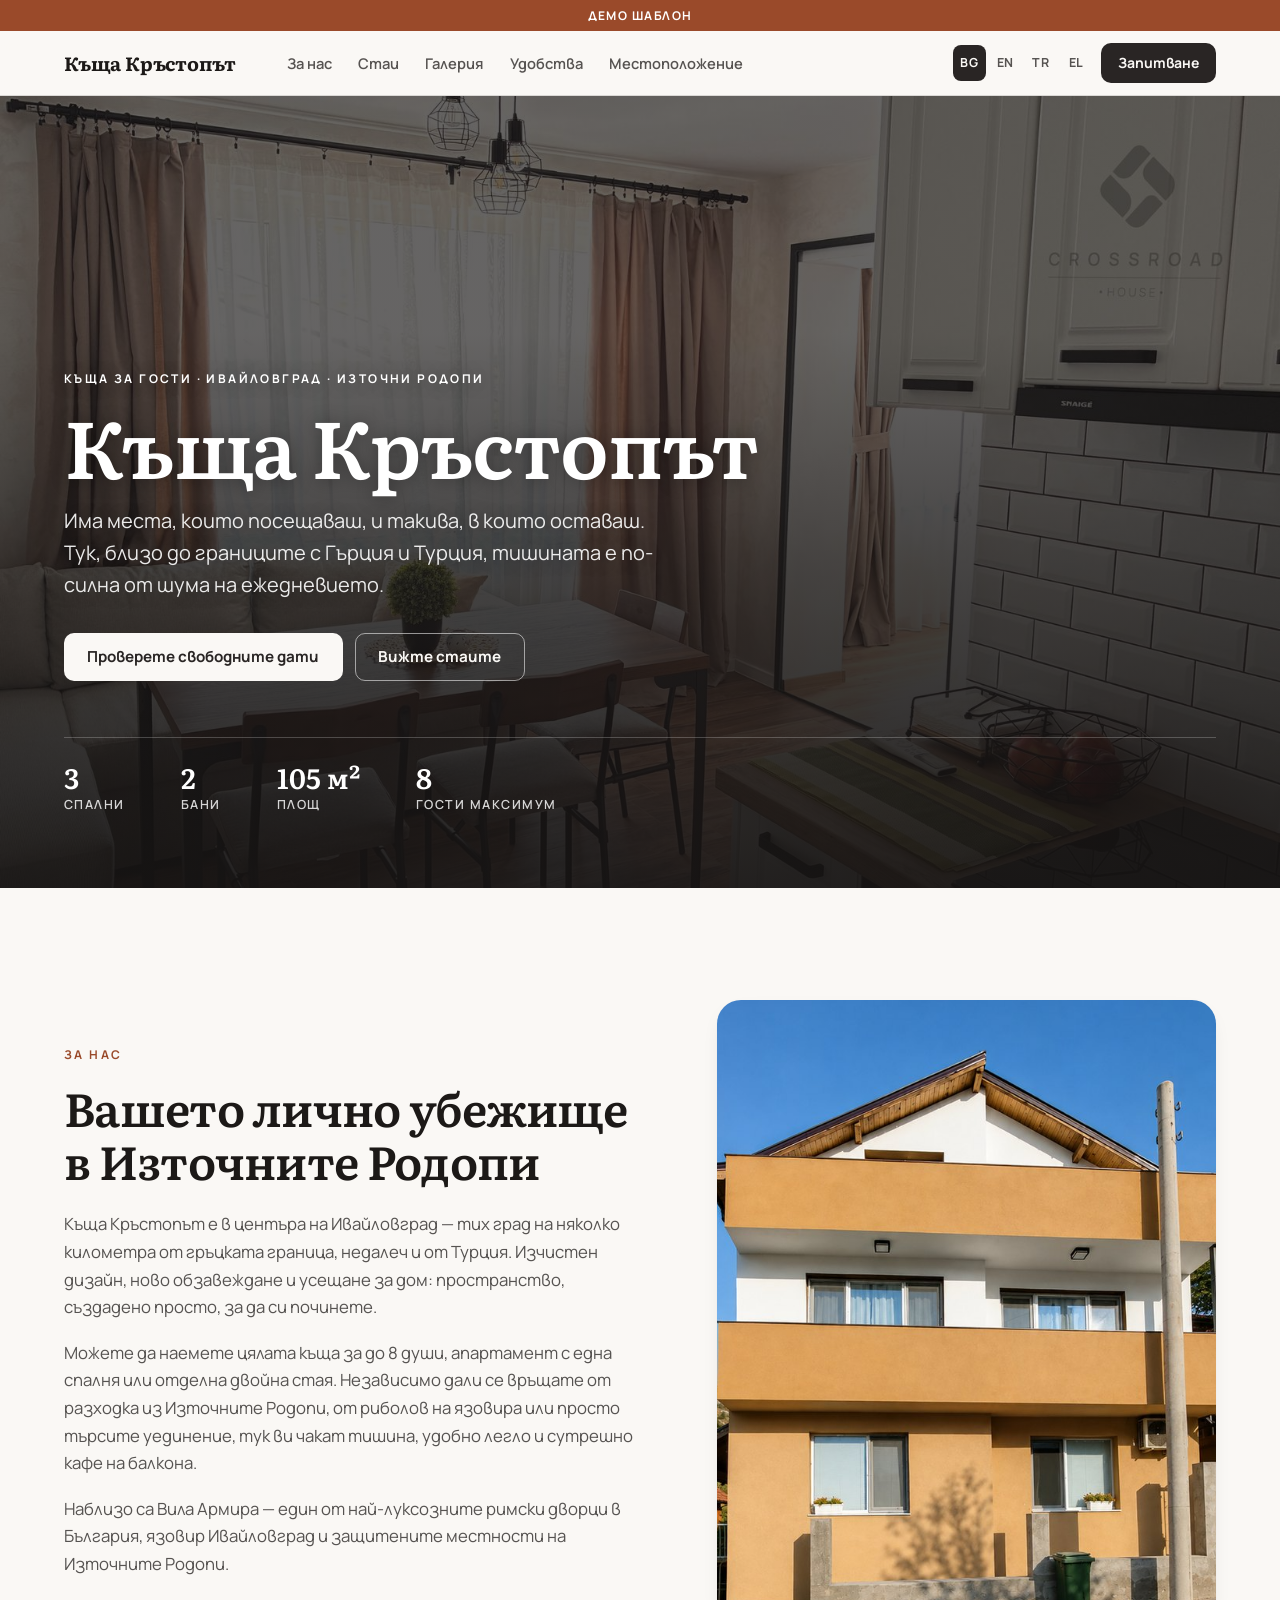
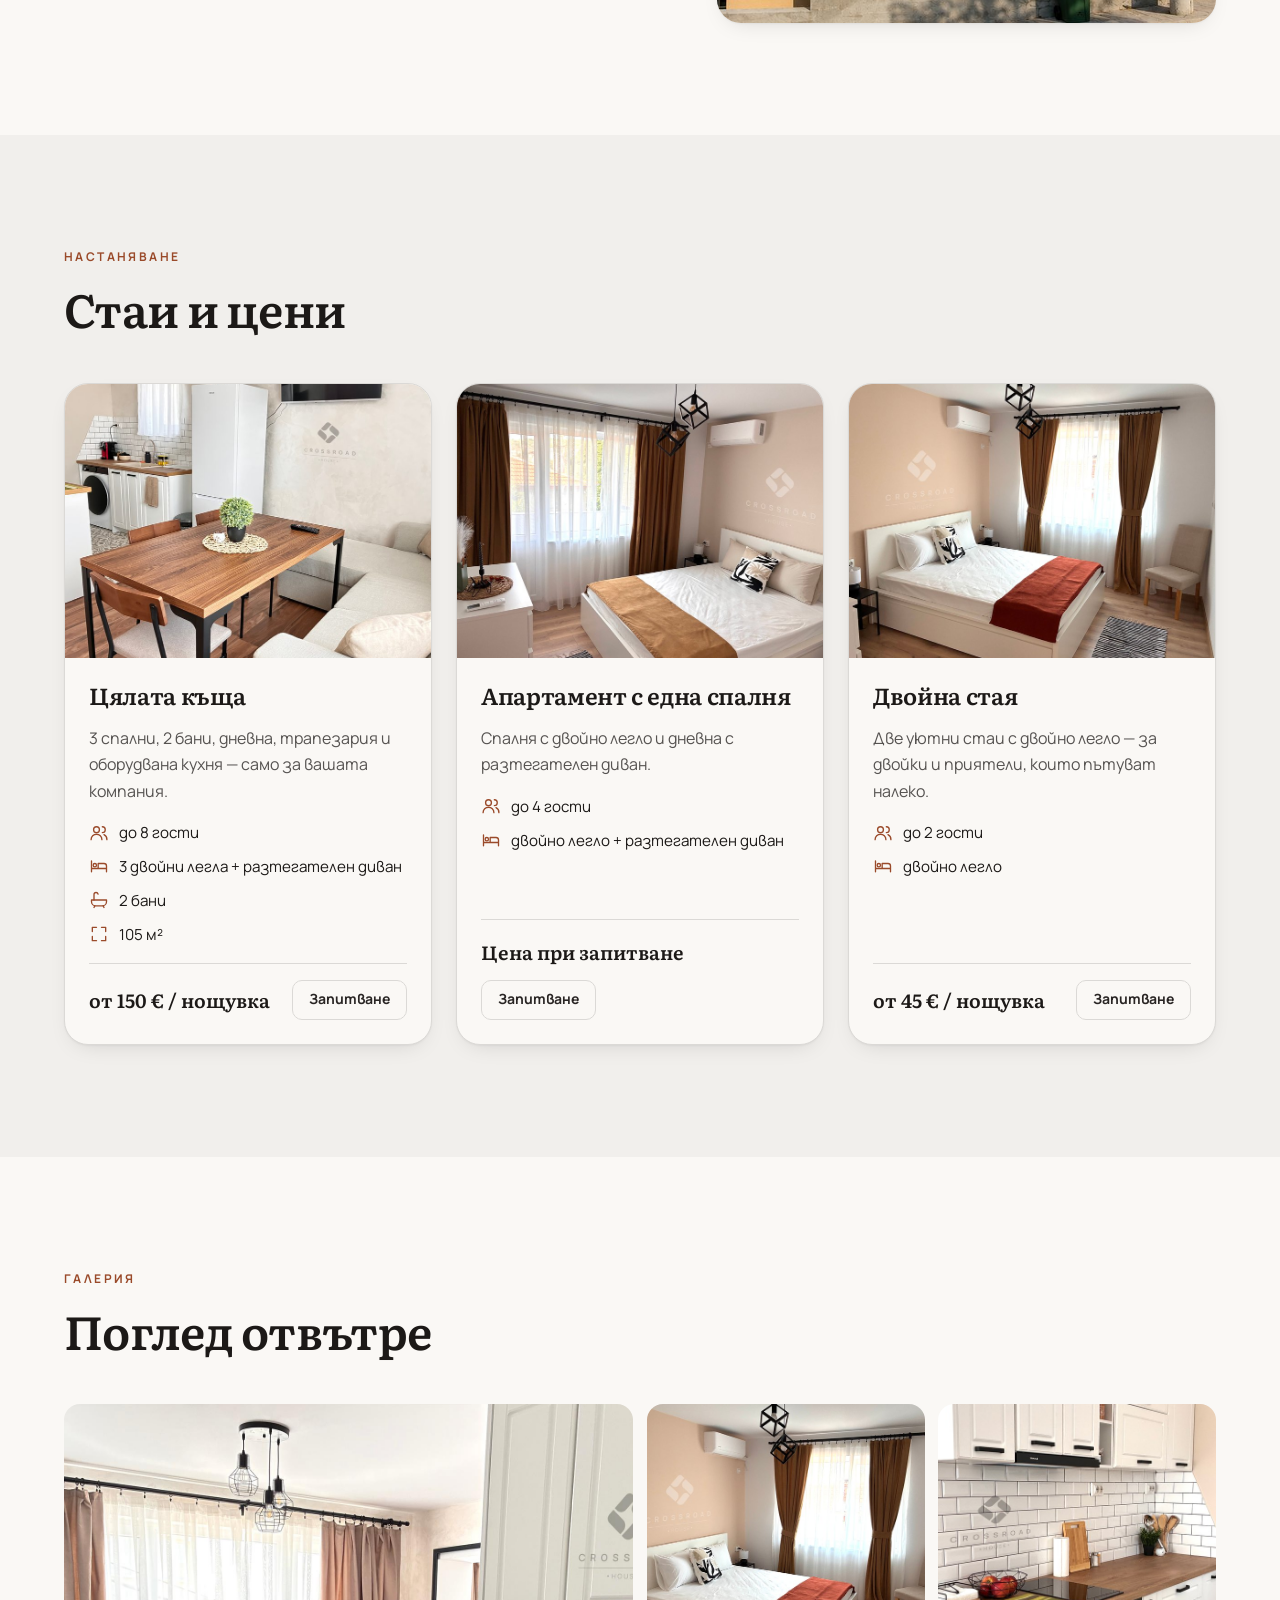
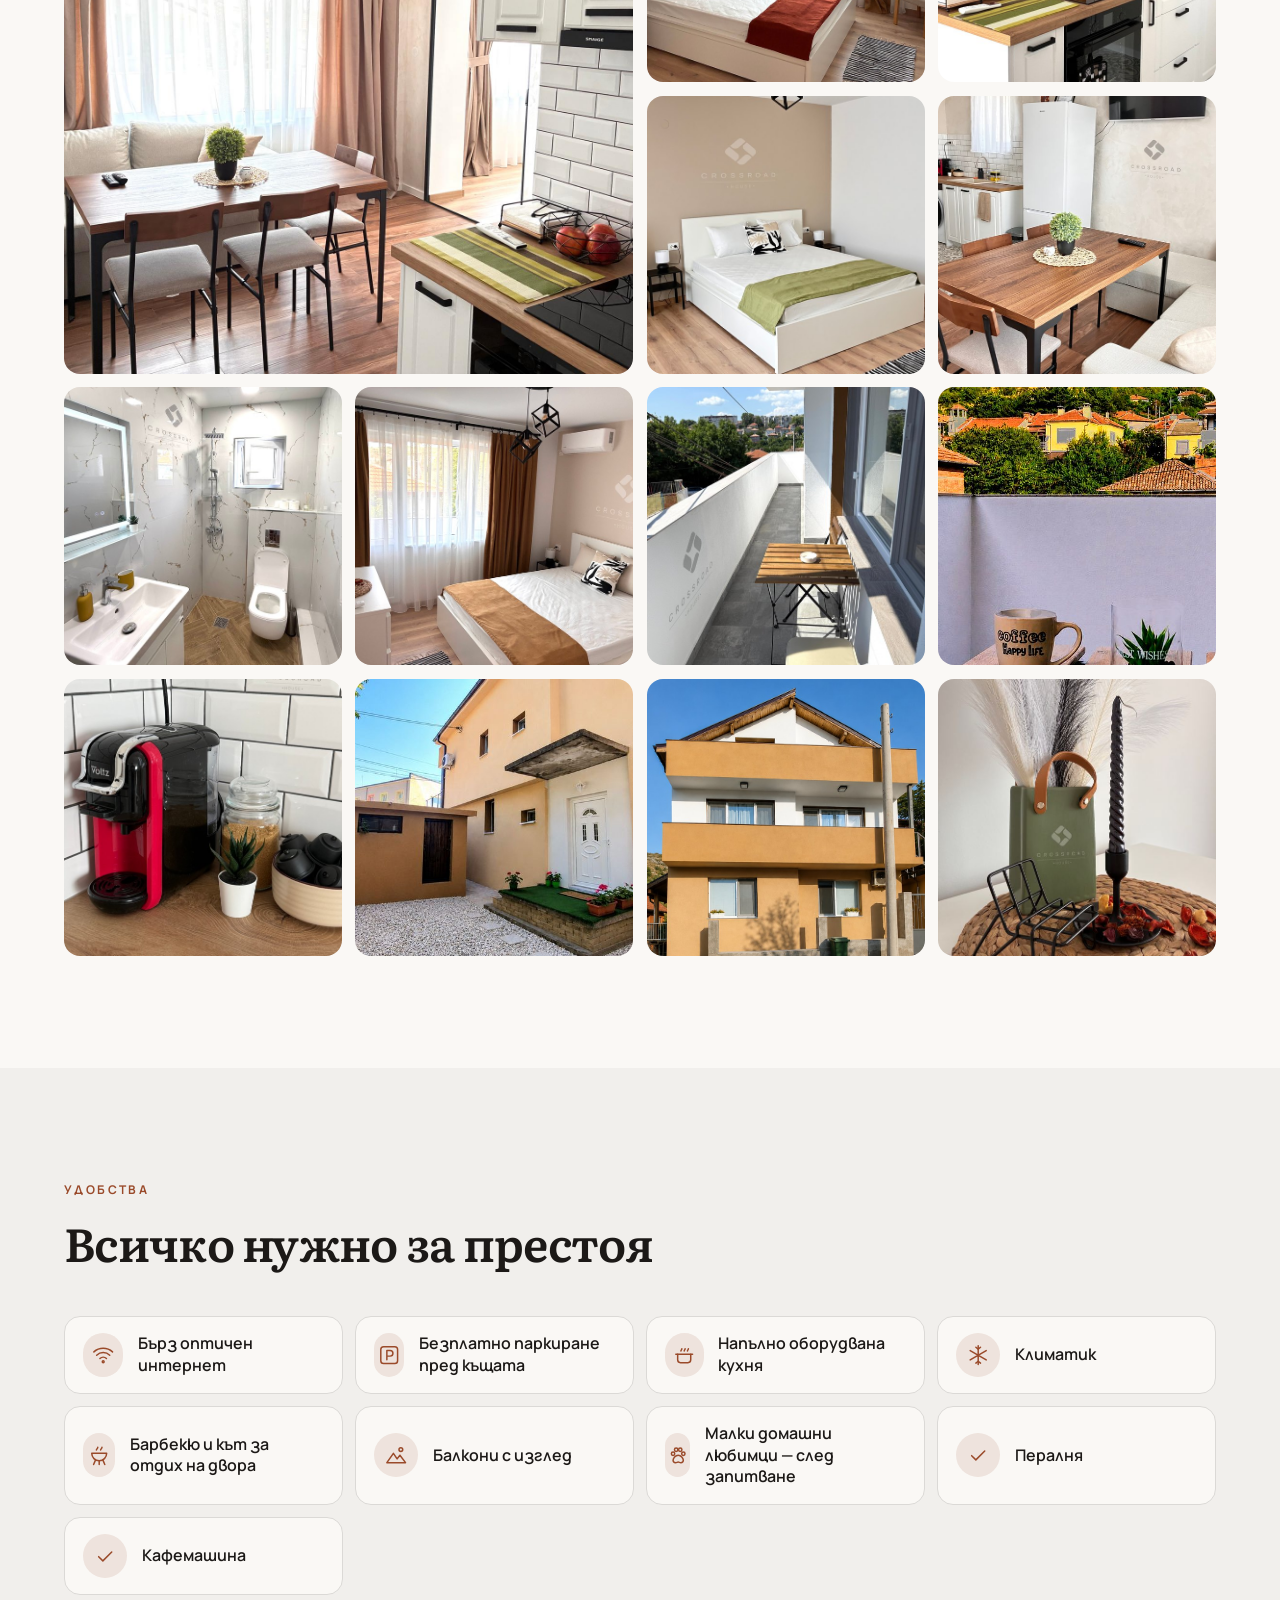
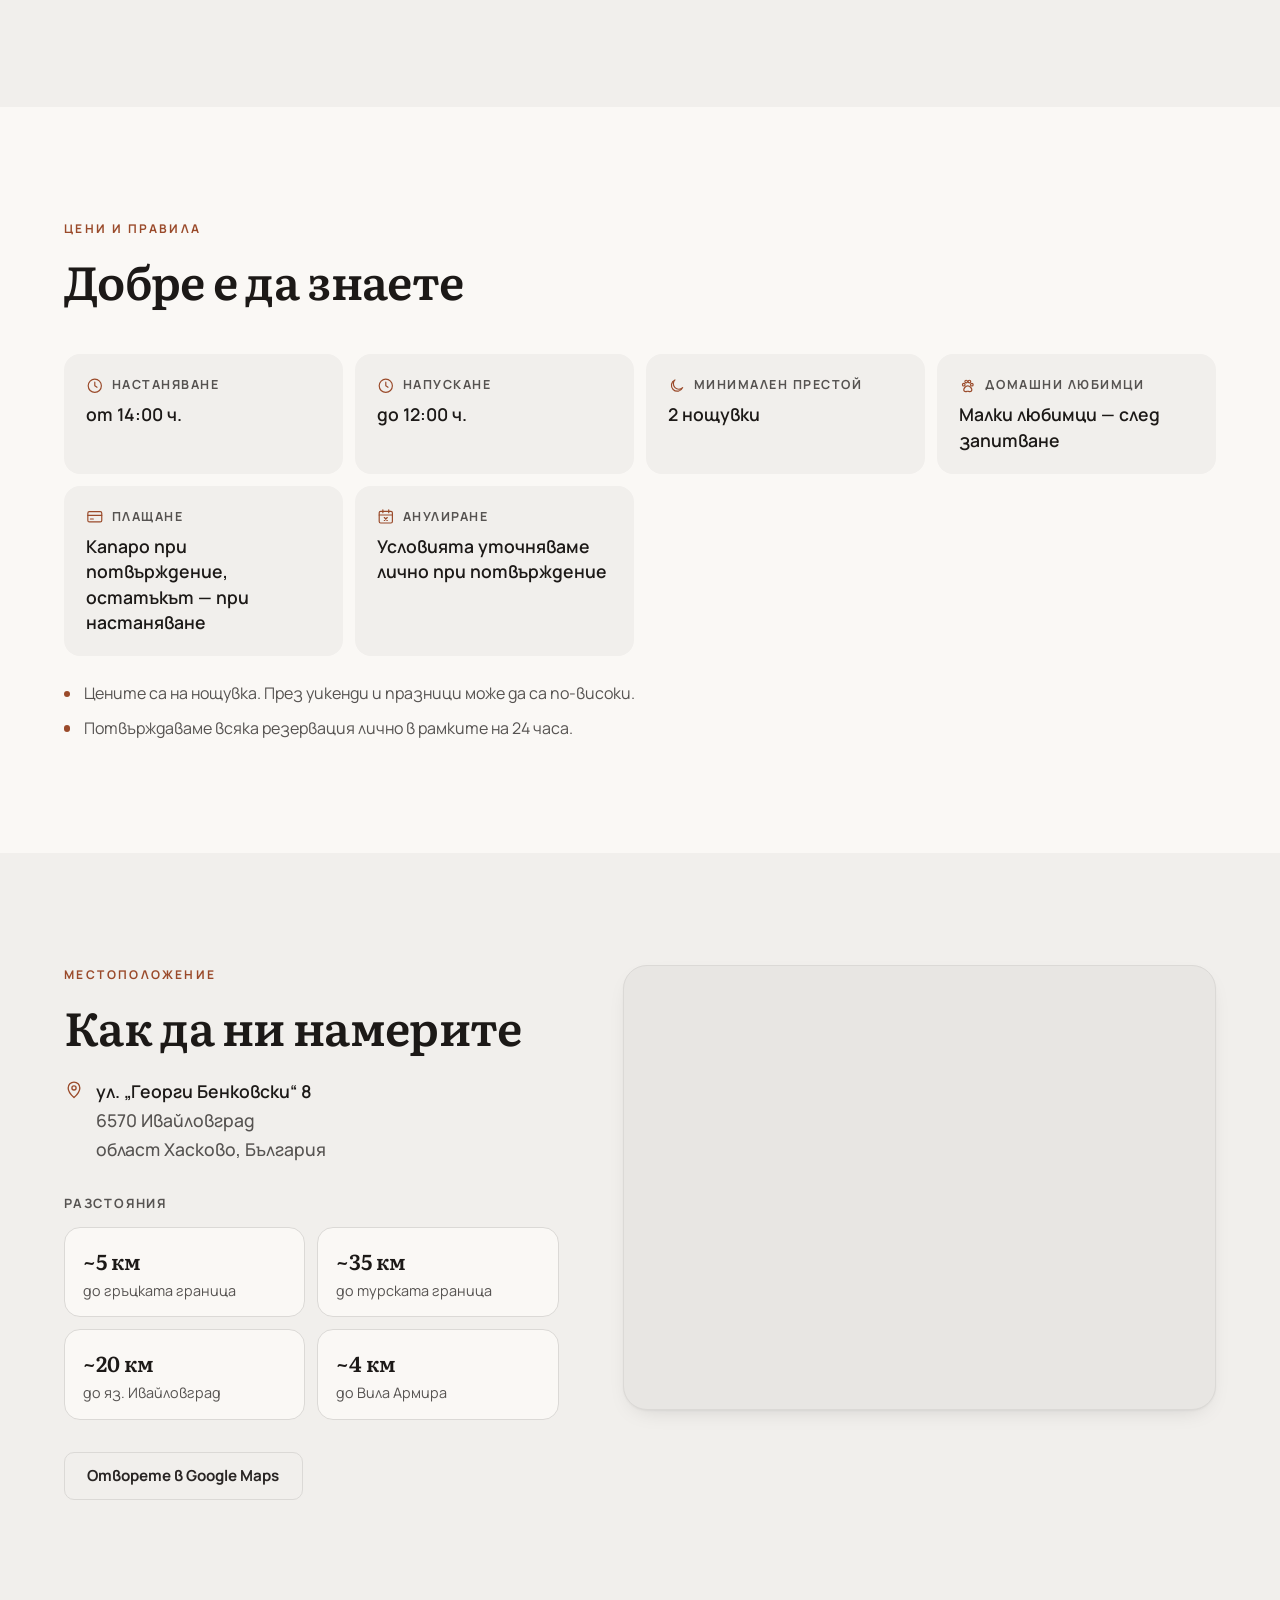
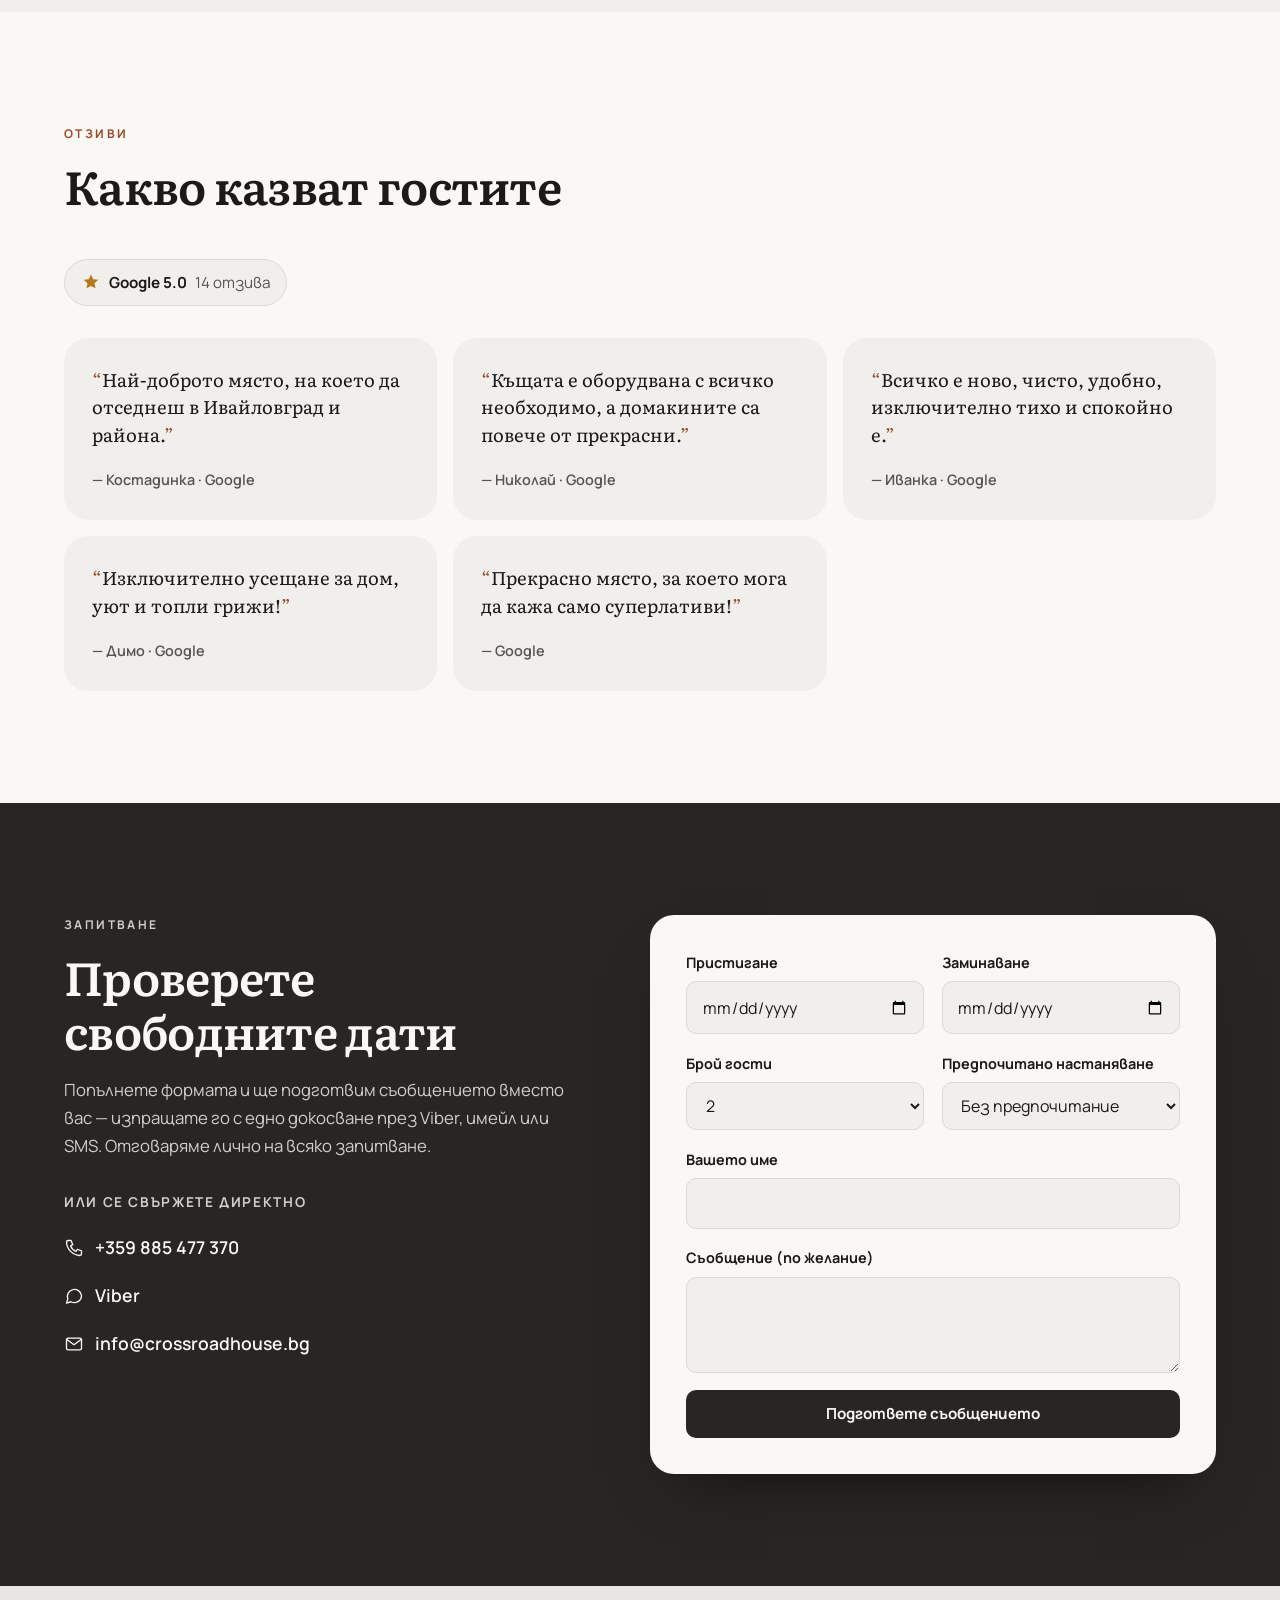
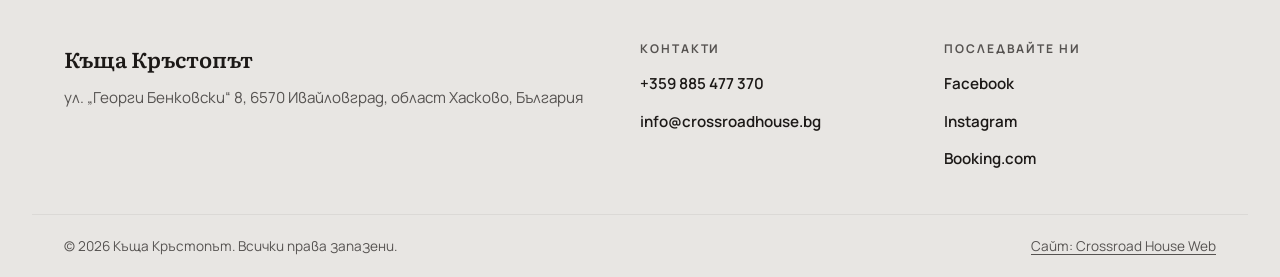
==== commit 4a5ce097: "Update demo and offer: SMS and call buttons for phone-only hosts, review fixes Co-Authored-By: Claud" ====
--- a/demo-crossroad/index.html
+++ b/demo-crossroad/index.html
@@ -210,8 +210,9 @@
           <p data-i18n="resultIntro"></p>
           <label class="visually-hidden" for="result-message" data-i18n="messagePreviewLabel"></label>
           <textarea class="result-message" id="result-message" rows="7" readonly></textarea>
+          <p class="result-note" id="sms-trim-note" hidden></p>
           <p class="result-note" id="message-language-note" hidden></p>
-          <p class="result-note" id="viber-note" hidden></p>
+          <p class="result-note" id="paste-note" hidden></p>
           <div class="send-buttons" id="send-buttons"></div>
           <p class="form-status" id="copy-status" role="status" aria-live="polite"></p>
           <button class="link-button" id="edit-inquiry" type="button" data-i18n="editInquiry"></button>
